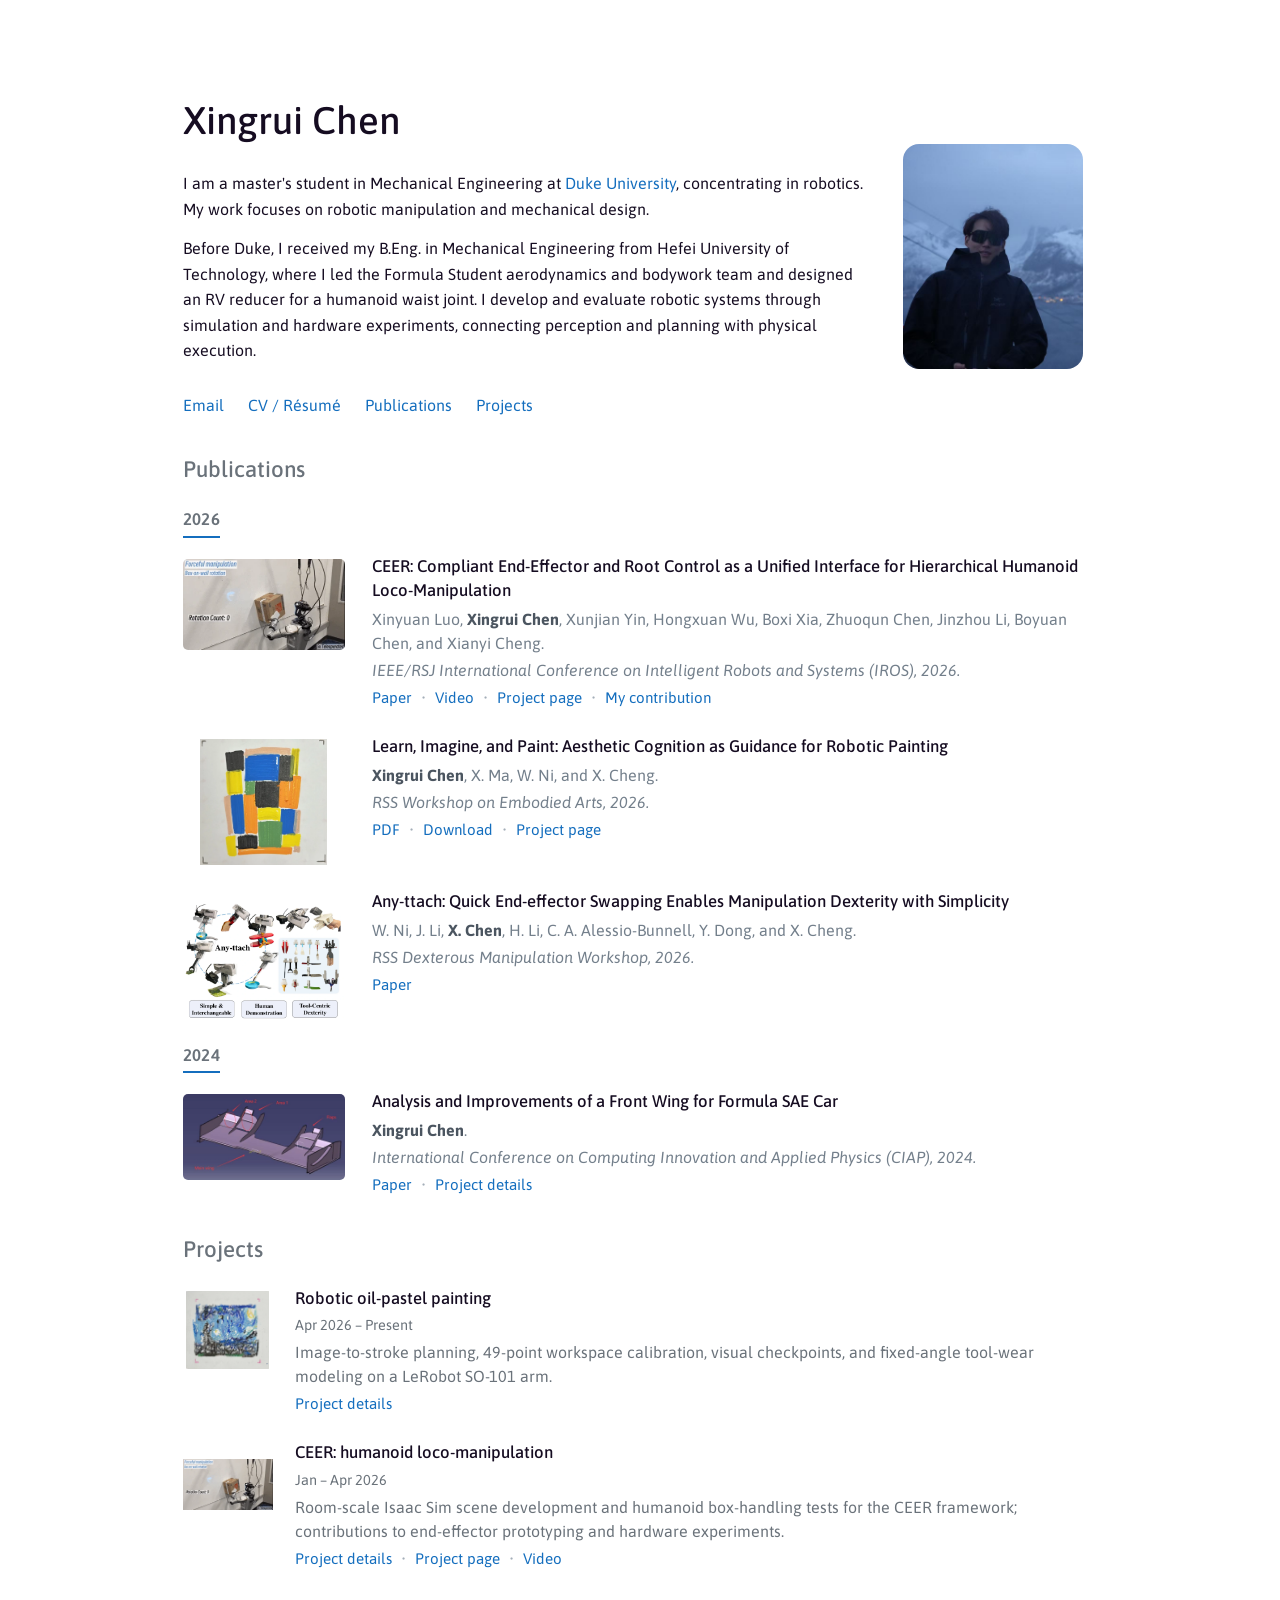
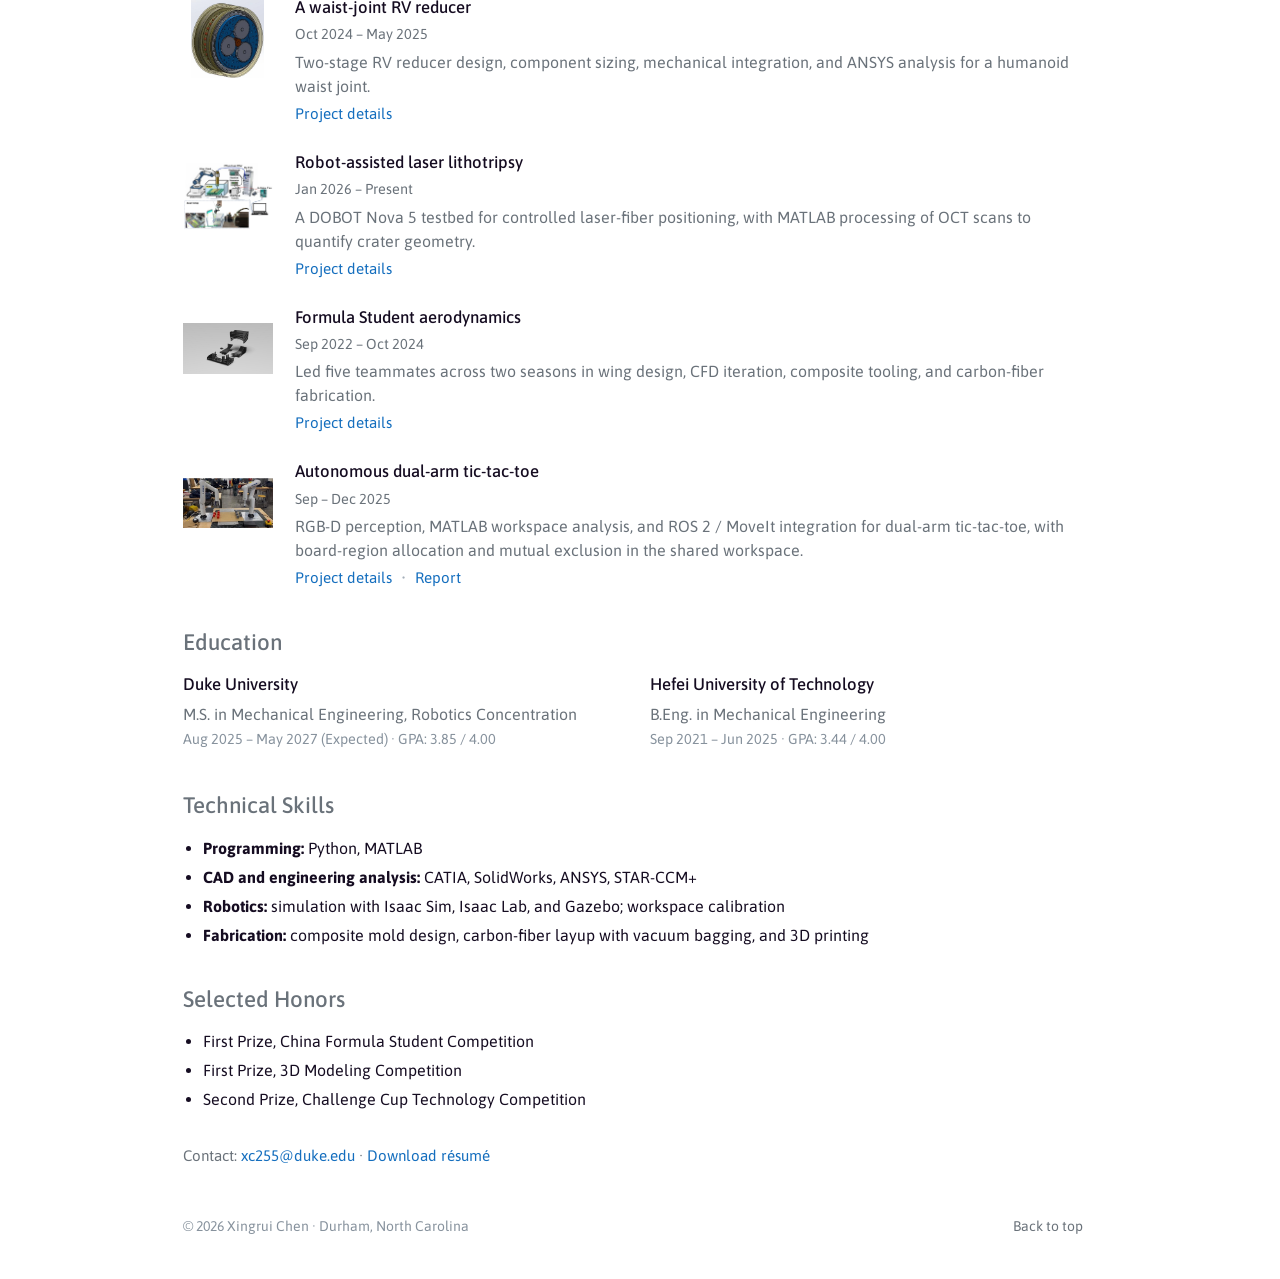
==== index.html @ cbb4e604 "Publish Xingrui Chen portfolio with project pages and assets" ====
<!doctype html><html lang="en"><head><meta charset="utf-8"><meta name="viewport" content="width=device-width,initial-scale=1"><meta name="color-scheme" content="light"><title>Xingrui Chen | Duke University</title><meta name="description" content="Xingrui Chen, mechanical engineering graduate student at Duke University. Research and engineering projects in robotic manipulation and mechanical design."><meta name="theme-color" content="#ffffff"><meta property="og:title" content="Xingrui Chen | Duke University"><meta property="og:description" content="Xingrui Chen, mechanical engineering graduate student at Duke University. Research and engineering projects in robotic manipulation and mechanical design."><meta property="og:type" content="website"><link rel="canonical" href="https://xingruichen794-sketch.github.io/"><link rel="icon" type="image/svg+xml" href="data:image/svg+xml,%3Csvg%20xmlns%3D%22http%3A//www.w3.org/2000/svg%22%20viewBox%3D%220%200%2064%2064%22%3E%3Crect%20width%3D%2264%22%20height%3D%2264%22%20fill%3D%22%23043361%22/%3E%3Ctext%20x%3D%2232%22%20y%3D%2244%22%20text-anchor%3D%22middle%22%20fill%3D%22white%22%20font-size%3D%2238%22%20font-family%3D%22Georgia%2Cserif%22%3EX%3C/text%3E%3C/svg%3E"><link rel="stylesheet" href="/portfolio.css"></head><body><a class="skip" href="#main">Skip to content</a><main class="page" id="main"><header class="intro" id="about"><div class="intro-text"><h1>Xingrui Chen</h1><div class="intro-copy"><p>I am a master's student in Mechanical Engineering at <a href="#education">Duke University</a>, concentrating in robotics. My work focuses on robotic manipulation and mechanical design.</p><p>Before Duke, I received my B.Eng. in Mechanical Engineering from Hefei University of Technology, where I led the Formula Student aerodynamics and bodywork team and designed an RV reducer for a humanoid waist joint. I develop and evaluate robotic systems through simulation and hardware experiments, connecting perception and planning with physical execution.</p></div><nav class="intro-links" aria-label="Contact and page navigation"><a href="mailto:xc255@duke.edu">Email</a><a href="/assets/Xingrui-Chen-Resume.pdf" target="_blank" rel="noopener">CV / Résumé</a><a href="#publications">Publications</a><a href="#work">Projects</a></nav></div><figure class="profile-photo"><img src="/assets/xingrui-chen-portrait.jpg" alt="Xingrui Chen in front of a snowy mountain landscape" width="1440" height="960" fetchpriority="high" decoding="async"></figure></header><section class="home-section" id="publications"><h2>Publications</h2><section class="publication-year" aria-label="Publications from 2026"><div class="year-label">2026</div><ol class="research-list"><li class="research-row "><a class="teaser" href="https://www.youtube.com/watch?v=8dyjPE88mqY"><img src="/assets/ceer-demo-still.webp" width="400" height="225" alt="CEER box-on-wall rotation demo from Xinyuan Luo’s project preview" class="" loading="eager" decoding="async"></a><div class="research-text"><h3><a href="https://robotproject8.github.io/ceer_page/">CEER: Compliant End-Effector and Root Control as a Unified Interface for Hierarchical Humanoid Loco-Manipulation</a></h3><p class="authors">Xinyuan Luo, <strong>Xingrui Chen</strong>, Xunjian Yin, Hongxuan Wu, Boxi Xia, Zhuoqun Chen, Jinzhou Li, Boyuan Chen, and Xianyi Cheng.</p><p class="venue">IEEE/RSJ International Conference on Intelligent Robots and Systems (IROS), 2026.</p><div class="row-links"><a href="https://xingrui-chen-portfolio.xingruichen794.chatgpt.site/assets/CEER.pdf" target="_blank" rel="noopener">Paper</a><a href="https://www.youtube.com/watch?v=8dyjPE88mqY">Video</a><a href="https://robotproject8.github.io/ceer_page/">Project page</a><a href="/projects/ceer/">My contribution</a></div></div></li><li class="research-row "><a class="teaser" href="https://xingrui-chen-portfolio.xingruichen794.chatgpt.site/assets/Learn-Imagine-and-Paint.pdf" target="_blank" rel="noopener"><img src="/assets/painting-early-result.webp" width="627" height="626" alt="Physical robot painting example" class="" loading="eager" decoding="async"></a><div class="research-text"><h3><a href="https://xingrui-chen-portfolio.xingruichen794.chatgpt.site/assets/Learn-Imagine-and-Paint.pdf" target="_blank" rel="noopener">Learn, Imagine, and Paint: Aesthetic Cognition as Guidance for Robotic Painting</a></h3><p class="authors"><strong>Xingrui Chen</strong>, X. Ma, W. Ni, and X. Cheng.</p><p class="venue">RSS Workshop on Embodied Arts, 2026.</p><div class="row-links"><a href="https://xingrui-chen-portfolio.xingruichen794.chatgpt.site/assets/Learn-Imagine-and-Paint.pdf" target="_blank" rel="noopener">PDF</a><a href="https://xingrui-chen-portfolio.xingruichen794.chatgpt.site/assets/Learn-Imagine-and-Paint.pdf" target="_blank" rel="noopener" download>Download</a><a href="/projects/robotic-painting/">Project page</a></div></div></li><li class="research-row "><a class="teaser" href="https://xingrui-chen-portfolio.xingruichen794.chatgpt.site/assets/Any-ttach-Workshop-Manuscript.pdf" target="_blank" rel="noopener"><img src="/assets/any-ttach-overview.webp" width="1008" height="776" alt="Any-ttach interchangeable tools, human demonstrations, and tool-centric dexterity" class="" loading="eager" decoding="async"></a><div class="research-text"><h3><a href="https://xingrui-chen-portfolio.xingruichen794.chatgpt.site/assets/Any-ttach-Workshop-Manuscript.pdf" target="_blank" rel="noopener">Any-ttach: Quick End-effector Swapping Enables Manipulation Dexterity with Simplicity</a></h3><p class="authors">W. Ni, J. Li, <strong>X. Chen</strong>, H. Li, C. A. Alessio-Bunnell, Y. Dong, and X. Cheng.</p><p class="venue">RSS Dexterous Manipulation Workshop, 2026.</p><div class="row-links"><a href="https://xingrui-chen-portfolio.xingruichen794.chatgpt.site/assets/Any-ttach-Workshop-Manuscript.pdf" target="_blank" rel="noopener">Paper</a></div></div></li></ol></section><section class="publication-year" aria-label="Publications from 2024"><div class="year-label">2024</div><ol class="research-list"><li class="research-row "><a class="teaser" href="https://xingrui-chen-portfolio.xingruichen794.chatgpt.site/assets/Formula-SAE-Front-Wing-Paper.pdf" target="_blank" rel="noopener"><img src="/assets/front-wing-cad.webp" width="741" height="392" alt="Front-wing CAD geometry from Xingrui Chen’s Formula SAE paper" class="" loading="eager" decoding="async"></a><div class="research-text"><h3><a href="https://xingrui-chen-portfolio.xingruichen794.chatgpt.site/assets/Formula-SAE-Front-Wing-Paper.pdf" target="_blank" rel="noopener">Analysis and Improvements of a Front Wing for Formula SAE Car</a></h3><p class="authors"><strong>Xingrui Chen</strong>.</p><p class="venue">International Conference on Computing Innovation and Applied Physics (CIAP), 2024.</p><div class="row-links"><a href="https://xingrui-chen-portfolio.xingruichen794.chatgpt.site/assets/Formula-SAE-Front-Wing-Paper.pdf" target="_blank" rel="noopener">Paper</a><a href="/projects/formula-student/">Project details</a></div></div></li></ol></section></section><section class="home-section" id="work"><h2>Projects</h2><ol class="research-list project-list"><li class="research-row "><a class="teaser" href="/projects/robotic-painting/"><img src="/assets/drawing-result.webp" width="1350" height="1278" alt="Physical robot-made oil-pastel painting" class="" loading="lazy" decoding="async"></a><div class="research-text"><h3><a href="/projects/robotic-painting/">Robotic oil-pastel painting</a></h3><p class="project-date">Apr 2026 – Present</p><p>Image-to-stroke planning, 49-point workspace calibration, visual checkpoints, and fixed-angle tool-wear modeling on a LeRobot SO-101 arm.</p><div class="row-links"><a href="/projects/robotic-painting/">Project details</a></div></div></li><li class="research-row "><a class="teaser" href="/projects/ceer/"><img src="/assets/ceer-demo-still.webp" width="400" height="225" alt="CEER humanoid manipulation demonstration" class="" loading="lazy" decoding="async"></a><div class="research-text"><h3><a href="/projects/ceer/">CEER: humanoid loco-manipulation</a></h3><p class="project-date">Jan – Apr 2026</p><p>Room-scale Isaac Sim scene development and humanoid box-handling tests for the CEER framework; contributions to end-effector prototyping and hardware experiments.</p><div class="row-links"><a href="/projects/ceer/">Project details</a><a href="https://robotproject8.github.io/ceer_page/">Project page</a><a href="https://www.youtube.com/watch?v=8dyjPE88mqY">Video</a></div></div></li><li class="research-row "><a class="teaser" href="/projects/rv-reducer/"><img src="/assets/rv-assembly.webp" width="454" height="489" alt="RV reducer CAD assembly" class="" loading="lazy" decoding="async"></a><div class="research-text"><h3><a href="/projects/rv-reducer/">A waist-joint RV reducer</a></h3><p class="project-date">Oct 2024 – May 2025</p><p>Two-stage RV reducer design, component sizing, mechanical integration, and ANSYS analysis for a humanoid waist joint.</p><div class="row-links"><a href="/projects/rv-reducer/">Project details</a></div></div></li><li class="research-row "><a class="teaser" href="/projects/robotic-lithotripsy/"><img src="/assets/laser-setup.webp" width="744" height="597" alt="Robot-assisted lithotripsy experimental setup" class="" loading="lazy" decoding="async"></a><div class="research-text"><h3><a href="/projects/robotic-lithotripsy/">Robot-assisted laser lithotripsy</a></h3><p class="project-date">Jan 2026 – Present</p><p>A DOBOT Nova 5 testbed for controlled laser-fiber positioning, with MATLAB processing of OCT scans to quantify crater geometry.</p><div class="row-links"><a href="/projects/robotic-lithotripsy/">Project details</a></div></div></li><li class="research-row "><a class="teaser" href="/projects/formula-student/"><img src="/assets/formula-aero-render.png" width="1280" height="720" alt="Rendering of Formula Student wings and aerodynamic bodywork" class="" loading="lazy" decoding="async"></a><div class="research-text"><h3><a href="/projects/formula-student/">Formula Student aerodynamics</a></h3><p class="project-date">Sep 2022 – Oct 2024</p><p>Led five teammates across two seasons in wing design, CFD iteration, composite tooling, and carbon-fiber fabrication.</p><div class="row-links"><a href="/projects/formula-student/">Project details</a></div></div></li><li class="research-row "><a class="teaser" href="/projects/dual-arm/"><img src="/assets/dual-arm-hardware.webp" width="602" height="333" alt="Physical Kinova Gen3 Lite dual-arm tic-tac-toe setup" class="" loading="lazy" decoding="async"></a><div class="research-text"><h3><a href="/projects/dual-arm/">Autonomous dual-arm tic-tac-toe</a></h3><p class="project-date">Sep – Dec 2025</p><p>RGB-D perception, MATLAB workspace analysis, and ROS 2 / MoveIt integration for dual-arm tic-tac-toe, with board-region allocation and mutual exclusion in the shared workspace.</p><div class="row-links"><a href="/projects/dual-arm/">Project details</a><a href="/assets/Dual-Arm-Tic-Tac-Toe-Report.pdf">Report</a></div></div></li></ol></section><section class="home-section" id="education"><h2>Education</h2><div class="education-grid"><article class="education-entry"><h3>Duke University</h3><p>M.S. in Mechanical Engineering, Robotics Concentration</p><p class="education-date">Aug 2025 – May 2027 (Expected) · GPA: 3.85 / 4.00</p></article><article class="education-entry"><h3>Hefei University of Technology</h3><p>B.Eng. in Mechanical Engineering</p><p class="education-date">Sep 2021 – Jun 2025 · GPA: 3.44 / 4.00</p></article></div></section><section class="home-section"><h2>Technical Skills</h2><ul class="interests"><li><strong>Programming:</strong> Python, MATLAB</li><li><strong>CAD and engineering analysis:</strong> CATIA, SolidWorks, ANSYS, STAR-CCM+</li><li><strong>Robotics:</strong> simulation with Isaac Sim, Isaac Lab, and Gazebo; workspace calibration</li><li><strong>Fabrication:</strong> composite mold design, carbon-fiber layup with vacuum bagging, and 3D printing</li></ul></section><section class="home-section"><h2>Selected Honors</h2><ul class="honors"><li>First Prize, China Formula Student Competition</li><li>First Prize, 3D Modeling Competition</li><li>Second Prize, Challenge Cup Technology Competition</li></ul></section><p class="contact-note" id="contact">Contact: <a href="mailto:xc255@duke.edu">xc255@duke.edu</a> · <a href="/assets/Xingrui-Chen-Resume.pdf" download>Download résumé</a></p><footer class="page-footer"><span>© 2026 Xingrui Chen · Durham, North Carolina</span><a href="#main">Back to top</a></footer></main></body></html>
---- portfolio.css ----
@font-face{font-family:Asap;src:url('/assets/asap-normal-400.ttf');font-weight:400;font-display:swap}
@font-face{font-family:Asap;src:url('/assets/asap-normal-500.ttf');font-weight:500;font-display:swap}
@font-face{font-family:Asap;src:url('/assets/asap-normal-600.ttf');font-weight:600;font-display:swap}
@font-face{font-family:Asap;src:url('/assets/asap-normal-700.ttf');font-weight:700;font-display:swap}
@font-face{font-family:Asap;src:url('/assets/asap-italic-400.ttf');font-weight:400 700;font-style:italic;font-display:swap}
:root{--ink:#150c21;--muted:#6a727a;--light:#87929d;--link:#146ebe;--line:#eef0f2}*{box-sizing:border-box}html{scroll-behavior:smooth;scroll-padding-top:30px;scrollbar-gutter:stable}body{margin:0;background:#fff;color:var(--ink);font:16px/1.5 Asap,Arial,sans-serif;-webkit-font-smoothing:antialiased;text-size-adjust:100%}a{color:var(--link);text-decoration:none}a:hover{text-decoration:underline;text-underline-offset:3px}p{margin:0 0 14px}h1,h2,h3{margin:0;font-weight:500}h1{font-size:2.4rem;line-height:1.3}h2{font-size:1.4rem;line-height:1.4;color:var(--muted)}h3{font-size:1.05rem;line-height:1.45;font-weight:500}strong,b{font-weight:700}img{display:block;max-width:100%;height:auto}figure{margin:0}ul{padding-left:22px;margin:8px 0 16px}li{margin:5px 0}:focus-visible{outline:2px solid var(--link);outline-offset:4px}::selection{background:#dcebf7}.skip{position:absolute;left:16px;top:-70px;padding:10px;background:white;z-index:20}.skip:focus{top:10px}.page{max-width:900px;width:calc(100% - 40px);margin:0 auto;padding:96px 0 42px}.intro{margin-bottom:32px}.intro h1{margin-bottom:25px}.intro-copy{max-width:850px}.intro-copy p{font-size:1rem;line-height:1.6}.intro-links{display:flex;align-items:center;flex-wrap:wrap;gap:12px 24px;margin:29px 0 0;font-size:1rem}.home-section{margin-top:37px;scroll-margin-top:30px}.home-section h2{margin-bottom:14px}.interests{padding-left:20px;margin:0}.interests li{margin:5px 0}.publication-year{margin-top:22px}.year-label{display:inline-block;color:var(--muted);font-size:1.05rem;font-weight:600;letter-spacing:.02em;border-bottom:2px solid var(--link);padding:0 0 3px;margin-bottom:16px}.research-list{list-style:none;padding:0;margin:0}.research-row{display:grid;grid-template-columns:18% minmax(0,1fr);gap:3%;margin:0 0 24px;align-items:start}.research-row.no-image{display:block;padding-left:21%}.teaser{display:block;margin-top:5px}.teaser img{width:100%;height:auto;max-height:126px;object-fit:contain;border-radius:5px}.research-text h3{margin:0 0 5px;font-size:1.05rem;line-height:1.45;font-weight:500}.research-text h3 a{color:var(--ink)}.research-text h3 a:hover{color:var(--link)}.research-text p{font-size:1rem;line-height:1.5;margin:0 0 3px;color:var(--muted)}.research-text .authors{color:#737f8b}.research-text .authors strong{color:#4b5560}.research-text .venue{font-style:italic;color:#737f8b}.research-text .project-date{font-size:.9rem;color:var(--light);margin-bottom:4px}.row-links{display:flex;flex-wrap:wrap;gap:0;font-size:.95rem;margin-top:5px;color:var(--light)}.row-links a+a:before{content:'•';color:#a4aeb8;display:inline-block;margin:0 9px}.project-list{margin-top:20px}.project-list .research-row{grid-template-columns:90px minmax(0,1fr);gap:22px;margin-bottom:24px}.project-list .teaser img{width:90px;height:78px;object-fit:contain}.project-list .research-row.no-image{padding-left:112px}.project-list .research-text p{color:var(--muted)}.education-grid{display:grid;grid-template-columns:1fr 1fr;gap:34px}.education-entry h3{font-size:1.05rem;margin-bottom:5px}.education-entry p{margin:0 0 3px;font-size:1rem;color:var(--muted)}.education-entry .education-date{font-size:.9rem;color:var(--light)}.honors{padding-left:20px}.contact-note{margin-top:34px;font-size:.95rem;color:var(--muted)}.page-footer{display:flex;justify-content:space-between;gap:20px;flex-wrap:wrap;margin-top:48px;font-size:.875rem;color:var(--light)}.page-footer a{color:var(--muted)}
.detail-page{max-width:760px;padding-top:50px}.case-back{display:inline-block;margin-bottom:27px;font-size:.9rem;color:var(--muted)}.eyebrow{font-size:.9rem;color:var(--light);margin-bottom:10px}.case-header h1{font-size:2.15rem;line-height:1.2;font-weight:600;margin:0 0 20px}.case-summary{font-size:1rem;line-height:1.6;color:#2a2230;margin-bottom:23px}.case-facts{border-top:1px solid var(--line);border-bottom:1px solid var(--line);padding:13px 0;margin:0 0 28px;font-size:.9rem}.case-facts div{display:grid;grid-template-columns:85px minmax(0,1fr);gap:14px;margin:6px 0}.case-facts dt{color:var(--muted)}.case-facts dd{margin:0;color:#4c5965}.case-banner{margin:5px 0 12px}.case-banner img{width:100%;max-height:375px;object-fit:contain}.case-banner.paint-banner{display:grid;grid-template-columns:1fr 1fr;gap:24px}.case-banner.paint-banner img{height:300px;min-width:0;object-fit:contain}.case-caption,.case-body figcaption{color:#778491;font-size:.875rem;line-height:1.5;margin-top:12px}.case-main{margin-top:26px}.case-toc{display:flex;flex-wrap:wrap;gap:9px 19px;padding-bottom:16px;margin-bottom:30px;border-bottom:1px solid var(--line);font-size:.875rem}.case-toc .eyebrow{display:none}.case-toc a{color:var(--muted)}.case-body section{margin-bottom:34px;scroll-margin-top:30px}.case-body h2{font-size:1.4rem;margin-bottom:15px}.case-body h3{margin:22px 0 12px;font-size:1.1rem}.case-body p{line-height:1.6;color:#2a2230}.case-body li{line-height:1.6;margin:10px 0;color:#2a2230}.case-body figure{margin:24px 0}.case-body figure img{width:100%;max-height:430px;object-fit:contain;border-radius:5px}.case-metrics{display:flex;justify-content:space-between;gap:25px;border-top:1px solid var(--line);border-bottom:1px solid var(--line);padding:17px 0;margin:21px 0}.case-metrics>div{min-width:0;flex:1}.case-metrics strong{display:block;font-size:1.25rem;font-weight:500}.case-metrics span{display:block;font-size:.875rem;color:var(--muted);margin-top:5px}.note{border-left:2px solid #cfdae5;padding-left:17px;font-size:.9rem;margin:20px 0}.note p{color:var(--muted);margin:0}.table-wrap{overflow-x:auto;margin:24px 0}table{width:100%;border-collapse:collapse;font-size:.9rem}caption{color:var(--muted);text-align:left;margin-bottom:10px}th,td{padding:10px;text-align:left;border-bottom:1px solid var(--line)}th{font-weight:500;color:#4d5965}td{color:var(--muted)}.case-resources{display:flex;flex-wrap:wrap;gap:12px 20px}.button{font-size:.95rem}.case-next{display:flex;justify-content:space-between;align-items:center;gap:20px;border-top:1px solid var(--line);padding-top:20px;margin-top:35px}.case-next h3{font-size:1rem}.case-next .eyebrow{font-size:.875rem;margin-bottom:7px}.case-next>a{font-size:.9rem}.muted{color:var(--muted)}
@media(max-width:768px){.page{width:calc(100% - 36px);padding-top:44px}.intro h1{font-size:2rem;margin-bottom:22px}.intro-copy{max-width:none}.intro-links{gap:10px 20px;margin-top:23px}.home-section{margin-top:32px}.home-section h2{font-size:1.25rem}.research-row{display:block}.research-row .teaser{display:none}.research-row.no-image{padding-left:0}.research-text h3{font-size:1.05rem}.project-list .research-row{display:grid;grid-template-columns:70px minmax(0,1fr);gap:17px}.project-list .research-row.no-image{display:block;padding-left:87px}.project-list .teaser{display:block}.project-list .teaser img{width:70px;height:68px}.education-grid{grid-template-columns:1fr;gap:23px}.detail-page{padding-top:27px}.case-header h1{font-size:1.8rem}.case-toc{gap:9px 16px}.case-banner.paint-banner{gap:14px}.case-banner.paint-banner img{height:240px}.page-footer{margin-top:35px}}
@media(max-width:420px){.page{width:calc(100% - 32px)}.project-list .research-row.no-image{padding-left:0}.project-list .research-row{grid-template-columns:58px minmax(0,1fr);gap:13px}.project-list .teaser img{width:58px;height:60px}.case-facts div{grid-template-columns:70px minmax(0,1fr);gap:9px}.case-banner.paint-banner img{height:190px}.case-metrics{flex-direction:column;gap:13px}.case-metrics>div{display:grid;grid-template-columns:100px 1fr;gap:15px;align-items:center}.case-metrics span{margin:0}.case-next{flex-direction:column;align-items:flex-start;gap:15px}.intro-links{font-size:.95rem}.case-header h1{font-size:1.7rem}}
@media(prefers-reduced-motion:reduce){html{scroll-behavior:auto}}

/* Keep the original photograph; crop only its responsive display frame. */
.intro{display:grid;grid-template-columns:minmax(0,1fr) 180px;gap:40px;align-items:center}
.intro-text{min-width:0}
.profile-photo{width:100%;aspect-ratio:4/5;overflow:hidden;border-radius:16px}
.profile-photo img{width:100%;height:100%;object-fit:cover;object-position:20% 50%}
@media(max-width:768px) and (min-width:641px){.intro{grid-template-columns:minmax(0,1fr) 160px;gap:28px}}
@media(max-width:640px){.intro{grid-template-columns:minmax(0,1fr);gap:25px}.profile-photo{grid-row:1;width:150px;justify-self:center}.intro h1{text-align:center}.intro-links{justify-content:center}}

.case-banner.aero-banner{display:grid;grid-template-columns:1fr 1fr;gap:24px;align-items:center}.case-banner.aero-banner img{height:auto;max-height:none;border-radius:5px}
@media(max-width:640px){.case-banner.aero-banner{grid-template-columns:1fr;gap:16px}}
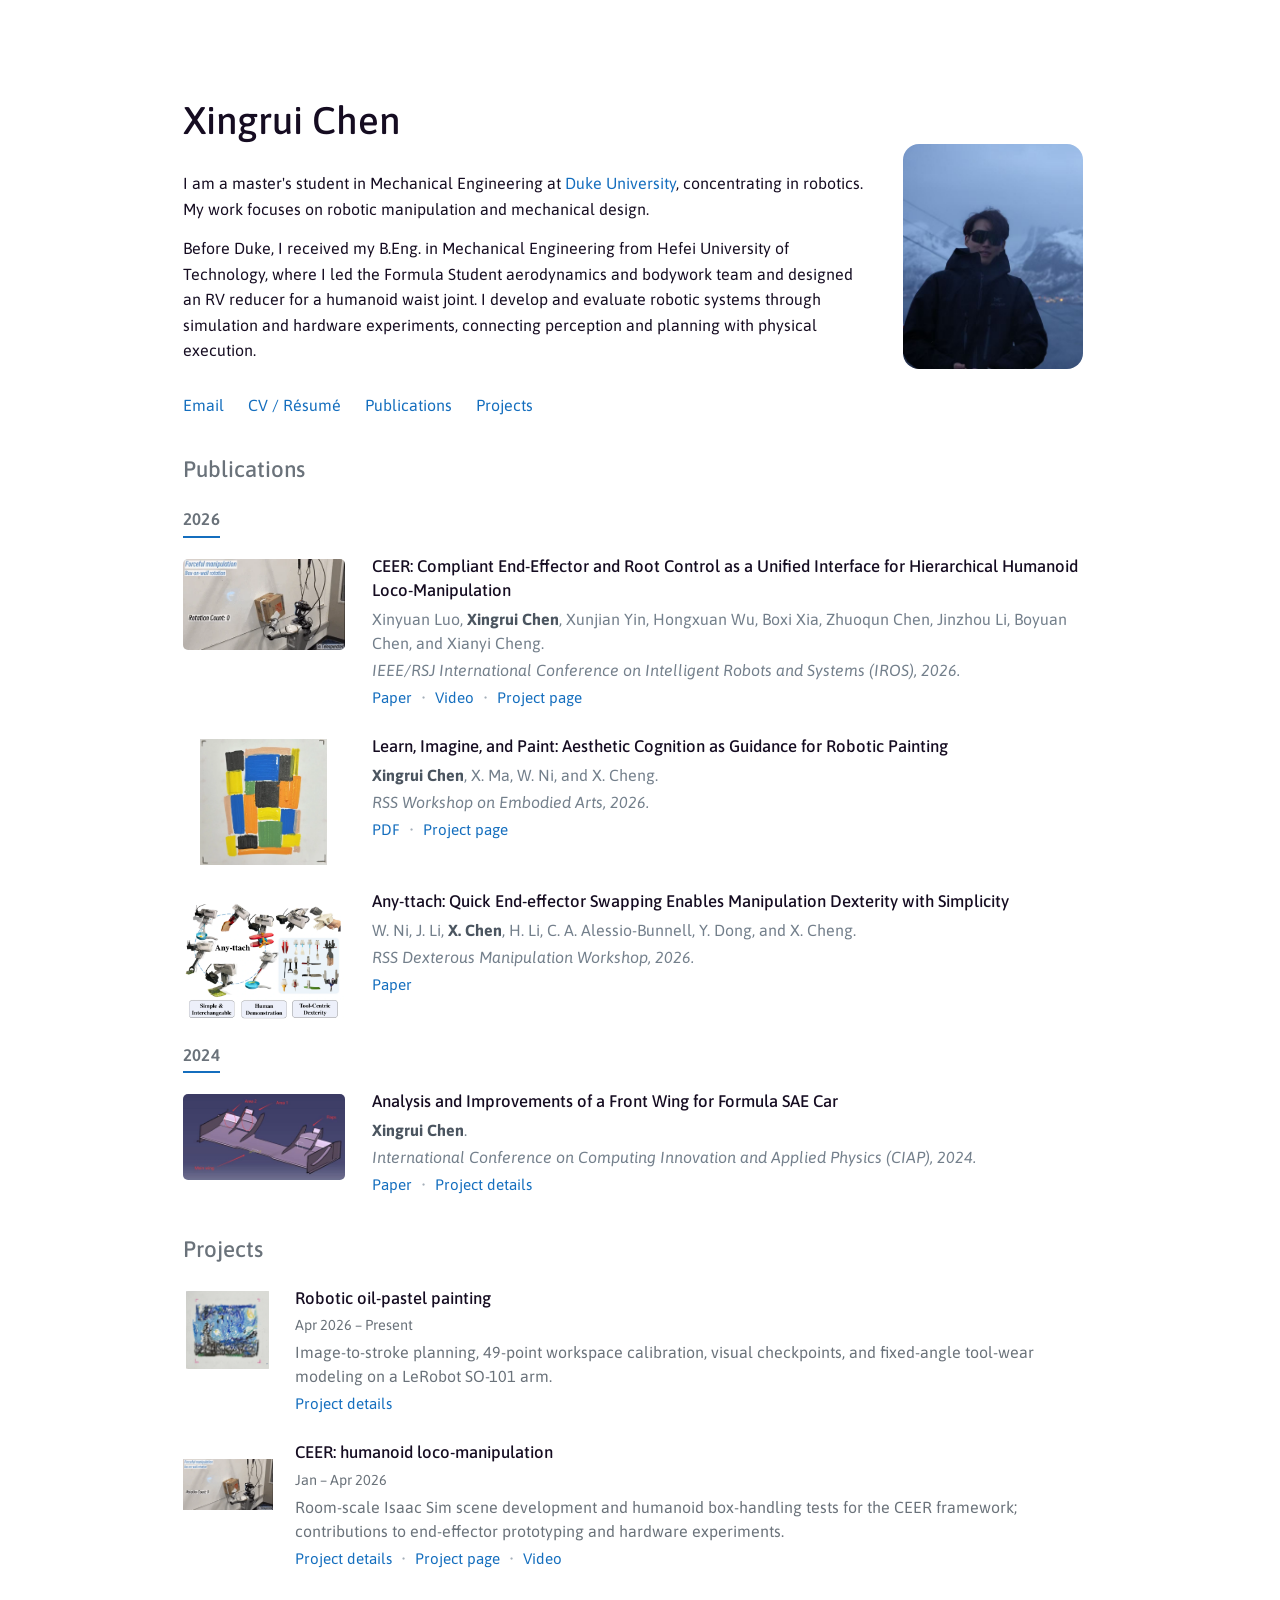
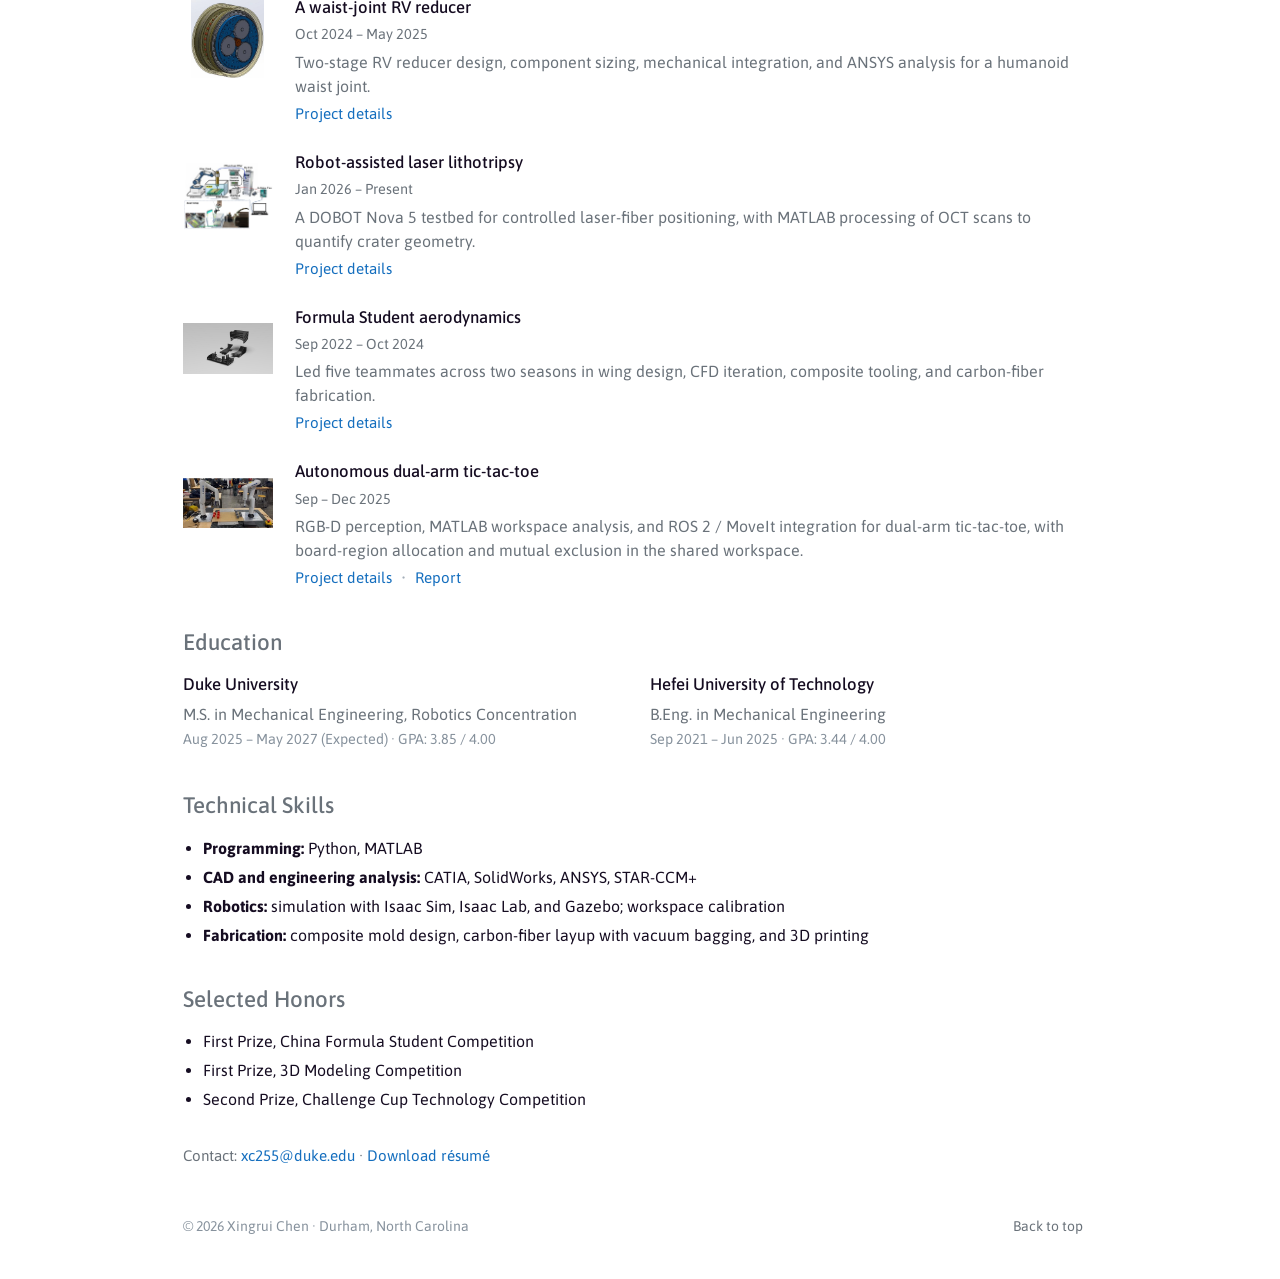
==== commit 8450d5c2: "Remove two publication links" ====
--- a/index.html
+++ b/index.html
@@ -1 +1 @@
-<!doctype html><html lang="en"><head><meta charset="utf-8"><meta name="viewport" content="width=device-width,initial-scale=1"><meta name="color-scheme" content="light"><title>Xingrui Chen | Duke University</title><meta name="description" content="Xingrui Chen, mechanical engineering graduate student at Duke University. Research and engineering projects in robotic manipulation and mechanical design."><meta name="theme-color" content="#ffffff"><meta property="og:title" content="Xingrui Chen | Duke University"><meta property="og:description" content="Xingrui Chen, mechanical engineering graduate student at Duke University. Research and engineering projects in robotic manipulation and mechanical design."><meta property="og:type" content="website"><link rel="canonical" href="https://xingruichen794-sketch.github.io/"><link rel="icon" type="image/svg+xml" href="data:image/svg+xml,%3Csvg%20xmlns%3D%22http%3A//www.w3.org/2000/svg%22%20viewBox%3D%220%200%2064%2064%22%3E%3Crect%20width%3D%2264%22%20height%3D%2264%22%20fill%3D%22%23043361%22/%3E%3Ctext%20x%3D%2232%22%20y%3D%2244%22%20text-anchor%3D%22middle%22%20fill%3D%22white%22%20font-size%3D%2238%22%20font-family%3D%22Georgia%2Cserif%22%3EX%3C/text%3E%3C/svg%3E"><link rel="stylesheet" href="/portfolio.css"></head><body><a class="skip" href="#main">Skip to content</a><main class="page" id="main"><header class="intro" id="about"><div class="intro-text"><h1>Xingrui Chen</h1><div class="intro-copy"><p>I am a master's student in Mechanical Engineering at <a href="#education">Duke University</a>, concentrating in robotics. My work focuses on robotic manipulation and mechanical design.</p><p>Before Duke, I received my B.Eng. in Mechanical Engineering from Hefei University of Technology, where I led the Formula Student aerodynamics and bodywork team and designed an RV reducer for a humanoid waist joint. I develop and evaluate robotic systems through simulation and hardware experiments, connecting perception and planning with physical execution.</p></div><nav class="intro-links" aria-label="Contact and page navigation"><a href="mailto:xc255@duke.edu">Email</a><a href="/assets/Xingrui-Chen-Resume.pdf" target="_blank" rel="noopener">CV / Résumé</a><a href="#publications">Publications</a><a href="#work">Projects</a></nav></div><figure class="profile-photo"><img src="/assets/xingrui-chen-portrait.jpg" alt="Xingrui Chen in front of a snowy mountain landscape" width="1440" height="960" fetchpriority="high" decoding="async"></figure></header><section class="home-section" id="publications"><h2>Publications</h2><section class="publication-year" aria-label="Publications from 2026"><div class="year-label">2026</div><ol class="research-list"><li class="research-row "><a class="teaser" href="https://www.youtube.com/watch?v=8dyjPE88mqY"><img src="/assets/ceer-demo-still.webp" width="400" height="225" alt="CEER box-on-wall rotation demo from Xinyuan Luo’s project preview" class="" loading="eager" decoding="async"></a><div class="research-text"><h3><a href="https://robotproject8.github.io/ceer_page/">CEER: Compliant End-Effector and Root Control as a Unified Interface for Hierarchical Humanoid Loco-Manipulation</a></h3><p class="authors">Xinyuan Luo, <strong>Xingrui Chen</strong>, Xunjian Yin, Hongxuan Wu, Boxi Xia, Zhuoqun Chen, Jinzhou Li, Boyuan Chen, and Xianyi Cheng.</p><p class="venue">IEEE/RSJ International Conference on Intelligent Robots and Systems (IROS), 2026.</p><div class="row-links"><a href="https://xingrui-chen-portfolio.xingruichen794.chatgpt.site/assets/CEER.pdf" target="_blank" rel="noopener">Paper</a><a href="https://www.youtube.com/watch?v=8dyjPE88mqY">Video</a><a href="https://robotproject8.github.io/ceer_page/">Project page</a><a href="/projects/ceer/">My contribution</a></div></div></li><li class="research-row "><a class="teaser" href="https://xingrui-chen-portfolio.xingruichen794.chatgpt.site/assets/Learn-Imagine-and-Paint.pdf" target="_blank" rel="noopener"><img src="/assets/painting-early-result.webp" width="627" height="626" alt="Physical robot painting example" class="" loading="eager" decoding="async"></a><div class="research-text"><h3><a href="https://xingrui-chen-portfolio.xingruichen794.chatgpt.site/assets/Learn-Imagine-and-Paint.pdf" target="_blank" rel="noopener">Learn, Imagine, and Paint: Aesthetic Cognition as Guidance for Robotic Painting</a></h3><p class="authors"><strong>Xingrui Chen</strong>, X. Ma, W. Ni, and X. Cheng.</p><p class="venue">RSS Workshop on Embodied Arts, 2026.</p><div class="row-links"><a href="https://xingrui-chen-portfolio.xingruichen794.chatgpt.site/assets/Learn-Imagine-and-Paint.pdf" target="_blank" rel="noopener">PDF</a><a href="https://xingrui-chen-portfolio.xingruichen794.chatgpt.site/assets/Learn-Imagine-and-Paint.pdf" target="_blank" rel="noopener" download>Download</a><a href="/projects/robotic-painting/">Project page</a></div></div></li><li class="research-row "><a class="teaser" href="https://xingrui-chen-portfolio.xingruichen794.chatgpt.site/assets/Any-ttach-Workshop-Manuscript.pdf" target="_blank" rel="noopener"><img src="/assets/any-ttach-overview.webp" width="1008" height="776" alt="Any-ttach interchangeable tools, human demonstrations, and tool-centric dexterity" class="" loading="eager" decoding="async"></a><div class="research-text"><h3><a href="https://xingrui-chen-portfolio.xingruichen794.chatgpt.site/assets/Any-ttach-Workshop-Manuscript.pdf" target="_blank" rel="noopener">Any-ttach: Quick End-effector Swapping Enables Manipulation Dexterity with Simplicity</a></h3><p class="authors">W. Ni, J. Li, <strong>X. Chen</strong>, H. Li, C. A. Alessio-Bunnell, Y. Dong, and X. Cheng.</p><p class="venue">RSS Dexterous Manipulation Workshop, 2026.</p><div class="row-links"><a href="https://xingrui-chen-portfolio.xingruichen794.chatgpt.site/assets/Any-ttach-Workshop-Manuscript.pdf" target="_blank" rel="noopener">Paper</a></div></div></li></ol></section><section class="publication-year" aria-label="Publications from 2024"><div class="year-label">2024</div><ol class="research-list"><li class="research-row "><a class="teaser" href="https://xingrui-chen-portfolio.xingruichen794.chatgpt.site/assets/Formula-SAE-Front-Wing-Paper.pdf" target="_blank" rel="noopener"><img src="/assets/front-wing-cad.webp" width="741" height="392" alt="Front-wing CAD geometry from Xingrui Chen’s Formula SAE paper" class="" loading="eager" decoding="async"></a><div class="research-text"><h3><a href="https://xingrui-chen-portfolio.xingruichen794.chatgpt.site/assets/Formula-SAE-Front-Wing-Paper.pdf" target="_blank" rel="noopener">Analysis and Improvements of a Front Wing for Formula SAE Car</a></h3><p class="authors"><strong>Xingrui Chen</strong>.</p><p class="venue">International Conference on Computing Innovation and Applied Physics (CIAP), 2024.</p><div class="row-links"><a href="https://xingrui-chen-portfolio.xingruichen794.chatgpt.site/assets/Formula-SAE-Front-Wing-Paper.pdf" target="_blank" rel="noopener">Paper</a><a href="/projects/formula-student/">Project details</a></div></div></li></ol></section></section><section class="home-section" id="work"><h2>Projects</h2><ol class="research-list project-list"><li class="research-row "><a class="teaser" href="/projects/robotic-painting/"><img src="/assets/drawing-result.webp" width="1350" height="1278" alt="Physical robot-made oil-pastel painting" class="" loading="lazy" decoding="async"></a><div class="research-text"><h3><a href="/projects/robotic-painting/">Robotic oil-pastel painting</a></h3><p class="project-date">Apr 2026 – Present</p><p>Image-to-stroke planning, 49-point workspace calibration, visual checkpoints, and fixed-angle tool-wear modeling on a LeRobot SO-101 arm.</p><div class="row-links"><a href="/projects/robotic-painting/">Project details</a></div></div></li><li class="research-row "><a class="teaser" href="/projects/ceer/"><img src="/assets/ceer-demo-still.webp" width="400" height="225" alt="CEER humanoid manipulation demonstration" class="" loading="lazy" decoding="async"></a><div class="research-text"><h3><a href="/projects/ceer/">CEER: humanoid loco-manipulation</a></h3><p class="project-date">Jan – Apr 2026</p><p>Room-scale Isaac Sim scene development and humanoid box-handling tests for the CEER framework; contributions to end-effector prototyping and hardware experiments.</p><div class="row-links"><a href="/projects/ceer/">Project details</a><a href="https://robotproject8.github.io/ceer_page/">Project page</a><a href="https://www.youtube.com/watch?v=8dyjPE88mqY">Video</a></div></div></li><li class="research-row "><a class="teaser" href="/projects/rv-reducer/"><img src="/assets/rv-assembly.webp" width="454" height="489" alt="RV reducer CAD assembly" class="" loading="lazy" decoding="async"></a><div class="research-text"><h3><a href="/projects/rv-reducer/">A waist-joint RV reducer</a></h3><p class="project-date">Oct 2024 – May 2025</p><p>Two-stage RV reducer design, component sizing, mechanical integration, and ANSYS analysis for a humanoid waist joint.</p><div class="row-links"><a href="/projects/rv-reducer/">Project details</a></div></div></li><li class="research-row "><a class="teaser" href="/projects/robotic-lithotripsy/"><img src="/assets/laser-setup.webp" width="744" height="597" alt="Robot-assisted lithotripsy experimental setup" class="" loading="lazy" decoding="async"></a><div class="research-text"><h3><a href="/projects/robotic-lithotripsy/">Robot-assisted laser lithotripsy</a></h3><p class="project-date">Jan 2026 – Present</p><p>A DOBOT Nova 5 testbed for controlled laser-fiber positioning, with MATLAB processing of OCT scans to quantify crater geometry.</p><div class="row-links"><a href="/projects/robotic-lithotripsy/">Project details</a></div></div></li><li class="research-row "><a class="teaser" href="/projects/formula-student/"><img src="/assets/formula-aero-render.png" width="1280" height="720" alt="Rendering of Formula Student wings and aerodynamic bodywork" class="" loading="lazy" decoding="async"></a><div class="research-text"><h3><a href="/projects/formula-student/">Formula Student aerodynamics</a></h3><p class="project-date">Sep 2022 – Oct 2024</p><p>Led five teammates across two seasons in wing design, CFD iteration, composite tooling, and carbon-fiber fabrication.</p><div class="row-links"><a href="/projects/formula-student/">Project details</a></div></div></li><li class="research-row "><a class="teaser" href="/projects/dual-arm/"><img src="/assets/dual-arm-hardware.webp" width="602" height="333" alt="Physical Kinova Gen3 Lite dual-arm tic-tac-toe setup" class="" loading="lazy" decoding="async"></a><div class="research-text"><h3><a href="/projects/dual-arm/">Autonomous dual-arm tic-tac-toe</a></h3><p class="project-date">Sep – Dec 2025</p><p>RGB-D perception, MATLAB workspace analysis, and ROS 2 / MoveIt integration for dual-arm tic-tac-toe, with board-region allocation and mutual exclusion in the shared workspace.</p><div class="row-links"><a href="/projects/dual-arm/">Project details</a><a href="/assets/Dual-Arm-Tic-Tac-Toe-Report.pdf">Report</a></div></div></li></ol></section><section class="home-section" id="education"><h2>Education</h2><div class="education-grid"><article class="education-entry"><h3>Duke University</h3><p>M.S. in Mechanical Engineering, Robotics Concentration</p><p class="education-date">Aug 2025 – May 2027 (Expected) · GPA: 3.85 / 4.00</p></article><article class="education-entry"><h3>Hefei University of Technology</h3><p>B.Eng. in Mechanical Engineering</p><p class="education-date">Sep 2021 – Jun 2025 · GPA: 3.44 / 4.00</p></article></div></section><section class="home-section"><h2>Technical Skills</h2><ul class="interests"><li><strong>Programming:</strong> Python, MATLAB</li><li><strong>CAD and engineering analysis:</strong> CATIA, SolidWorks, ANSYS, STAR-CCM+</li><li><strong>Robotics:</strong> simulation with Isaac Sim, Isaac Lab, and Gazebo; workspace calibration</li><li><strong>Fabrication:</strong> composite mold design, carbon-fiber layup with vacuum bagging, and 3D printing</li></ul></section><section class="home-section"><h2>Selected Honors</h2><ul class="honors"><li>First Prize, China Formula Student Competition</li><li>First Prize, 3D Modeling Competition</li><li>Second Prize, Challenge Cup Technology Competition</li></ul></section><p class="contact-note" id="contact">Contact: <a href="mailto:xc255@duke.edu">xc255@duke.edu</a> · <a href="/assets/Xingrui-Chen-Resume.pdf" download>Download résumé</a></p><footer class="page-footer"><span>© 2026 Xingrui Chen · Durham, North Carolina</span><a href="#main">Back to top</a></footer></main></body></html>+<!doctype html><html lang="en"><head><meta charset="utf-8"><meta name="viewport" content="width=device-width,initial-scale=1"><meta name="color-scheme" content="light"><title>Xingrui Chen | Duke University</title><meta name="description" content="Xingrui Chen, mechanical engineering graduate student at Duke University. Research and engineering projects in robotic manipulation and mechanical design."><meta name="theme-color" content="#ffffff"><meta property="og:title" content="Xingrui Chen | Duke University"><meta property="og:description" content="Xingrui Chen, mechanical engineering graduate student at Duke University. Research and engineering projects in robotic manipulation and mechanical design."><meta property="og:type" content="website"><link rel="canonical" href="https://xingruichen794-sketch.github.io/"><link rel="icon" type="image/svg+xml" href="data:image/svg+xml,%3Csvg%20xmlns%3D%22http%3A//www.w3.org/2000/svg%22%20viewBox%3D%220%200%2064%2064%22%3E%3Crect%20width%3D%2264%22%20height%3D%2264%22%20fill%3D%22%23043361%22/%3E%3Ctext%20x%3D%2232%22%20y%3D%2244%22%20text-anchor%3D%22middle%22%20fill%3D%22white%22%20font-size%3D%2238%22%20font-family%3D%22Georgia%2Cserif%22%3EX%3C/text%3E%3C/svg%3E"><link rel="stylesheet" href="/portfolio.css"></head><body><a class="skip" href="#main">Skip to content</a><main class="page" id="main"><header class="intro" id="about"><div class="intro-text"><h1>Xingrui Chen</h1><div class="intro-copy"><p>I am a master's student in Mechanical Engineering at <a href="#education">Duke University</a>, concentrating in robotics. My work focuses on robotic manipulation and mechanical design.</p><p>Before Duke, I received my B.Eng. in Mechanical Engineering from Hefei University of Technology, where I led the Formula Student aerodynamics and bodywork team and designed an RV reducer for a humanoid waist joint. I develop and evaluate robotic systems through simulation and hardware experiments, connecting perception and planning with physical execution.</p></div><nav class="intro-links" aria-label="Contact and page navigation"><a href="mailto:xc255@duke.edu">Email</a><a href="/assets/Xingrui-Chen-Resume.pdf" target="_blank" rel="noopener">CV / Résumé</a><a href="#publications">Publications</a><a href="#work">Projects</a></nav></div><figure class="profile-photo"><img src="/assets/xingrui-chen-portrait.jpg" alt="Xingrui Chen in front of a snowy mountain landscape" width="1440" height="960" fetchpriority="high" decoding="async"></figure></header><section class="home-section" id="publications"><h2>Publications</h2><section class="publication-year" aria-label="Publications from 2026"><div class="year-label">2026</div><ol class="research-list"><li class="research-row "><a class="teaser" href="https://www.youtube.com/watch?v=8dyjPE88mqY"><img src="/assets/ceer-demo-still.webp" width="400" height="225" alt="CEER box-on-wall rotation demo from Xinyuan Luo’s project preview" class="" loading="eager" decoding="async"></a><div class="research-text"><h3><a href="https://robotproject8.github.io/ceer_page/">CEER: Compliant End-Effector and Root Control as a Unified Interface for Hierarchical Humanoid Loco-Manipulation</a></h3><p class="authors">Xinyuan Luo, <strong>Xingrui Chen</strong>, Xunjian Yin, Hongxuan Wu, Boxi Xia, Zhuoqun Chen, Jinzhou Li, Boyuan Chen, and Xianyi Cheng.</p><p class="venue">IEEE/RSJ International Conference on Intelligent Robots and Systems (IROS), 2026.</p><div class="row-links"><a href="/assets/CEER.pdf" target="_blank" rel="noopener">Paper</a><a href="https://www.youtube.com/watch?v=8dyjPE88mqY">Video</a><a href="https://robotproject8.github.io/ceer_page/">Project page</a></div></div></li><li class="research-row "><a class="teaser" href="/assets/Learn-Imagine-and-Paint.pdf" target="_blank" rel="noopener"><img src="/assets/painting-early-result.webp" width="627" height="626" alt="Physical robot painting example" class="" loading="eager" decoding="async"></a><div class="research-text"><h3><a href="/assets/Learn-Imagine-and-Paint.pdf" target="_blank" rel="noopener">Learn, Imagine, and Paint: Aesthetic Cognition as Guidance for Robotic Painting</a></h3><p class="authors"><strong>Xingrui Chen</strong>, X. Ma, W. Ni, and X. Cheng.</p><p class="venue">RSS Workshop on Embodied Arts, 2026.</p><div class="row-links"><a href="/assets/Learn-Imagine-and-Paint.pdf" target="_blank" rel="noopener">PDF</a><a href="/projects/robotic-painting/">Project page</a></div></div></li><li class="research-row "><a class="teaser" href="/assets/Any-ttach-Workshop-Manuscript.pdf" target="_blank" rel="noopener"><img src="/assets/any-ttach-overview.webp" width="1008" height="776" alt="Any-ttach interchangeable tools, human demonstrations, and tool-centric dexterity" class="" loading="eager" decoding="async"></a><div class="research-text"><h3><a href="/assets/Any-ttach-Workshop-Manuscript.pdf" target="_blank" rel="noopener">Any-ttach: Quick End-effector Swapping Enables Manipulation Dexterity with Simplicity</a></h3><p class="authors">W. Ni, J. Li, <strong>X. Chen</strong>, H. Li, C. A. Alessio-Bunnell, Y. Dong, and X. Cheng.</p><p class="venue">RSS Dexterous Manipulation Workshop, 2026.</p><div class="row-links"><a href="/assets/Any-ttach-Workshop-Manuscript.pdf" target="_blank" rel="noopener">Paper</a></div></div></li></ol></section><section class="publication-year" aria-label="Publications from 2024"><div class="year-label">2024</div><ol class="research-list"><li class="research-row "><a class="teaser" href="/assets/Formula-SAE-Front-Wing-Paper.pdf" target="_blank" rel="noopener"><img src="/assets/front-wing-cad.webp" width="741" height="392" alt="Front-wing CAD geometry from Xingrui Chen’s Formula SAE paper" class="" loading="eager" decoding="async"></a><div class="research-text"><h3><a href="/assets/Formula-SAE-Front-Wing-Paper.pdf" target="_blank" rel="noopener">Analysis and Improvements of a Front Wing for Formula SAE Car</a></h3><p class="authors"><strong>Xingrui Chen</strong>.</p><p class="venue">International Conference on Computing Innovation and Applied Physics (CIAP), 2024.</p><div class="row-links"><a href="/assets/Formula-SAE-Front-Wing-Paper.pdf" target="_blank" rel="noopener">Paper</a><a href="/projects/formula-student/">Project details</a></div></div></li></ol></section></section><section class="home-section" id="work"><h2>Projects</h2><ol class="research-list project-list"><li class="research-row "><a class="teaser" href="/projects/robotic-painting/"><img src="/assets/drawing-result.webp" width="1350" height="1278" alt="Physical robot-made oil-pastel painting" class="" loading="lazy" decoding="async"></a><div class="research-text"><h3><a href="/projects/robotic-painting/">Robotic oil-pastel painting</a></h3><p class="project-date">Apr 2026 – Present</p><p>Image-to-stroke planning, 49-point workspace calibration, visual checkpoints, and fixed-angle tool-wear modeling on a LeRobot SO-101 arm.</p><div class="row-links"><a href="/projects/robotic-painting/">Project details</a></div></div></li><li class="research-row "><a class="teaser" href="/projects/ceer/"><img src="/assets/ceer-demo-still.webp" width="400" height="225" alt="CEER humanoid manipulation demonstration" class="" loading="lazy" decoding="async"></a><div class="research-text"><h3><a href="/projects/ceer/">CEER: humanoid loco-manipulation</a></h3><p class="project-date">Jan – Apr 2026</p><p>Room-scale Isaac Sim scene development and humanoid box-handling tests for the CEER framework; contributions to end-effector prototyping and hardware experiments.</p><div class="row-links"><a href="/projects/ceer/">Project details</a><a href="https://robotproject8.github.io/ceer_page/">Project page</a><a href="https://www.youtube.com/watch?v=8dyjPE88mqY">Video</a></div></div></li><li class="research-row "><a class="teaser" href="/projects/rv-reducer/"><img src="/assets/rv-assembly.webp" width="454" height="489" alt="RV reducer CAD assembly" class="" loading="lazy" decoding="async"></a><div class="research-text"><h3><a href="/projects/rv-reducer/">A waist-joint RV reducer</a></h3><p class="project-date">Oct 2024 – May 2025</p><p>Two-stage RV reducer design, component sizing, mechanical integration, and ANSYS analysis for a humanoid waist joint.</p><div class="row-links"><a href="/projects/rv-reducer/">Project details</a></div></div></li><li class="research-row "><a class="teaser" href="/projects/robotic-lithotripsy/"><img src="/assets/laser-setup.webp" width="744" height="597" alt="Robot-assisted lithotripsy experimental setup" class="" loading="lazy" decoding="async"></a><div class="research-text"><h3><a href="/projects/robotic-lithotripsy/">Robot-assisted laser lithotripsy</a></h3><p class="project-date">Jan 2026 – Present</p><p>A DOBOT Nova 5 testbed for controlled laser-fiber positioning, with MATLAB processing of OCT scans to quantify crater geometry.</p><div class="row-links"><a href="/projects/robotic-lithotripsy/">Project details</a></div></div></li><li class="research-row "><a class="teaser" href="/projects/formula-student/"><img src="/assets/formula-aero-render.png" width="1280" height="720" alt="Rendering of Formula Student wings and aerodynamic bodywork" class="" loading="lazy" decoding="async"></a><div class="research-text"><h3><a href="/projects/formula-student/">Formula Student aerodynamics</a></h3><p class="project-date">Sep 2022 – Oct 2024</p><p>Led five teammates across two seasons in wing design, CFD iteration, composite tooling, and carbon-fiber fabrication.</p><div class="row-links"><a href="/projects/formula-student/">Project details</a></div></div></li><li class="research-row "><a class="teaser" href="/projects/dual-arm/"><img src="/assets/dual-arm-hardware.webp" width="602" height="333" alt="Physical Kinova Gen3 Lite dual-arm tic-tac-toe setup" class="" loading="lazy" decoding="async"></a><div class="research-text"><h3><a href="/projects/dual-arm/">Autonomous dual-arm tic-tac-toe</a></h3><p class="project-date">Sep – Dec 2025</p><p>RGB-D perception, MATLAB workspace analysis, and ROS 2 / MoveIt integration for dual-arm tic-tac-toe, with board-region allocation and mutual exclusion in the shared workspace.</p><div class="row-links"><a href="/projects/dual-arm/">Project details</a><a href="/assets/Dual-Arm-Tic-Tac-Toe-Report.pdf">Report</a></div></div></li></ol></section><section class="home-section" id="education"><h2>Education</h2><div class="education-grid"><article class="education-entry"><h3>Duke University</h3><p>M.S. in Mechanical Engineering, Robotics Concentration</p><p class="education-date">Aug 2025 – May 2027 (Expected) · GPA: 3.85 / 4.00</p></article><article class="education-entry"><h3>Hefei University of Technology</h3><p>B.Eng. in Mechanical Engineering</p><p class="education-date">Sep 2021 – Jun 2025 · GPA: 3.44 / 4.00</p></article></div></section><section class="home-section"><h2>Technical Skills</h2><ul class="interests"><li><strong>Programming:</strong> Python, MATLAB</li><li><strong>CAD and engineering analysis:</strong> CATIA, SolidWorks, ANSYS, STAR-CCM+</li><li><strong>Robotics:</strong> simulation with Isaac Sim, Isaac Lab, and Gazebo; workspace calibration</li><li><strong>Fabrication:</strong> composite mold design, carbon-fiber layup with vacuum bagging, and 3D printing</li></ul></section><section class="home-section"><h2>Selected Honors</h2><ul class="honors"><li>First Prize, China Formula Student Competition</li><li>First Prize, 3D Modeling Competition</li><li>Second Prize, Challenge Cup Technology Competition</li></ul></section><p class="contact-note" id="contact">Contact: <a href="mailto:xc255@duke.edu">xc255@duke.edu</a> · <a href="/assets/Xingrui-Chen-Resume.pdf" download>Download résumé</a></p><footer class="page-footer"><span>© 2026 Xingrui Chen · Durham, North Carolina</span><a href="#main">Back to top</a></footer></main></body></html>
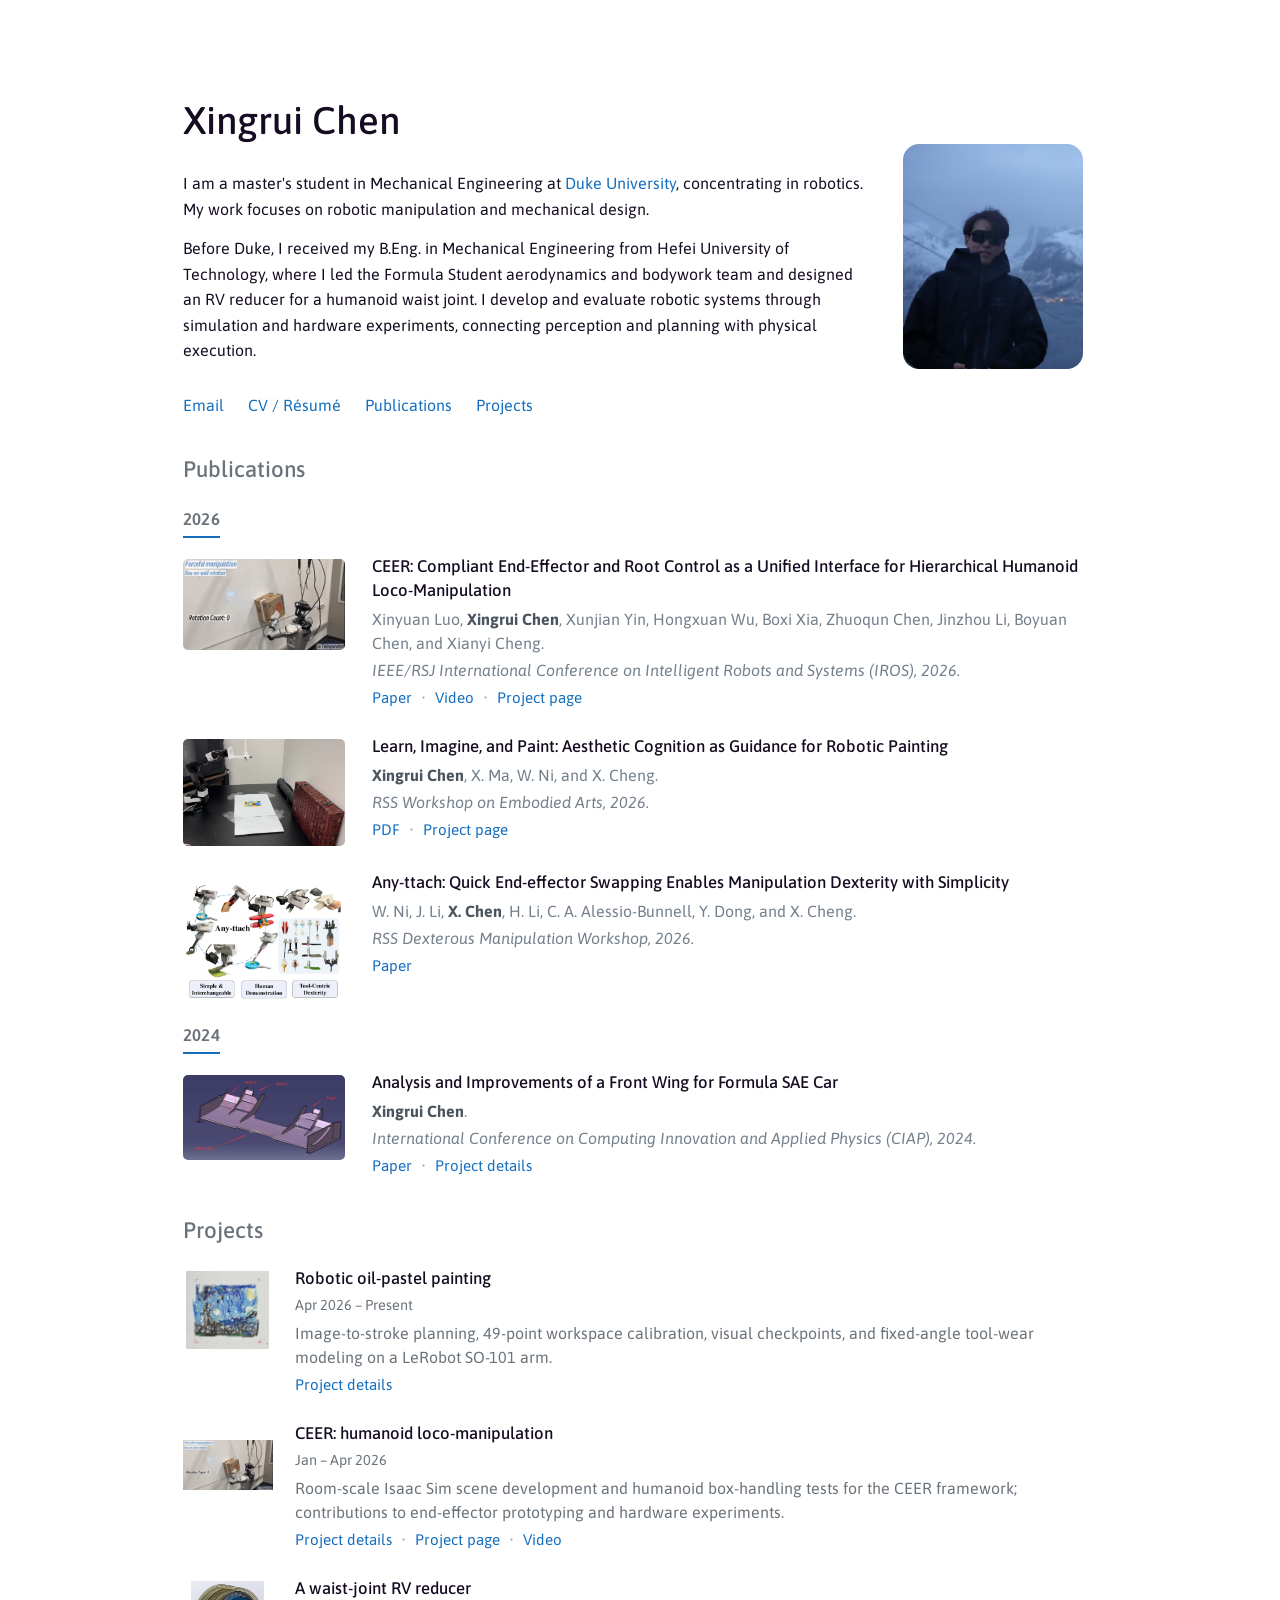
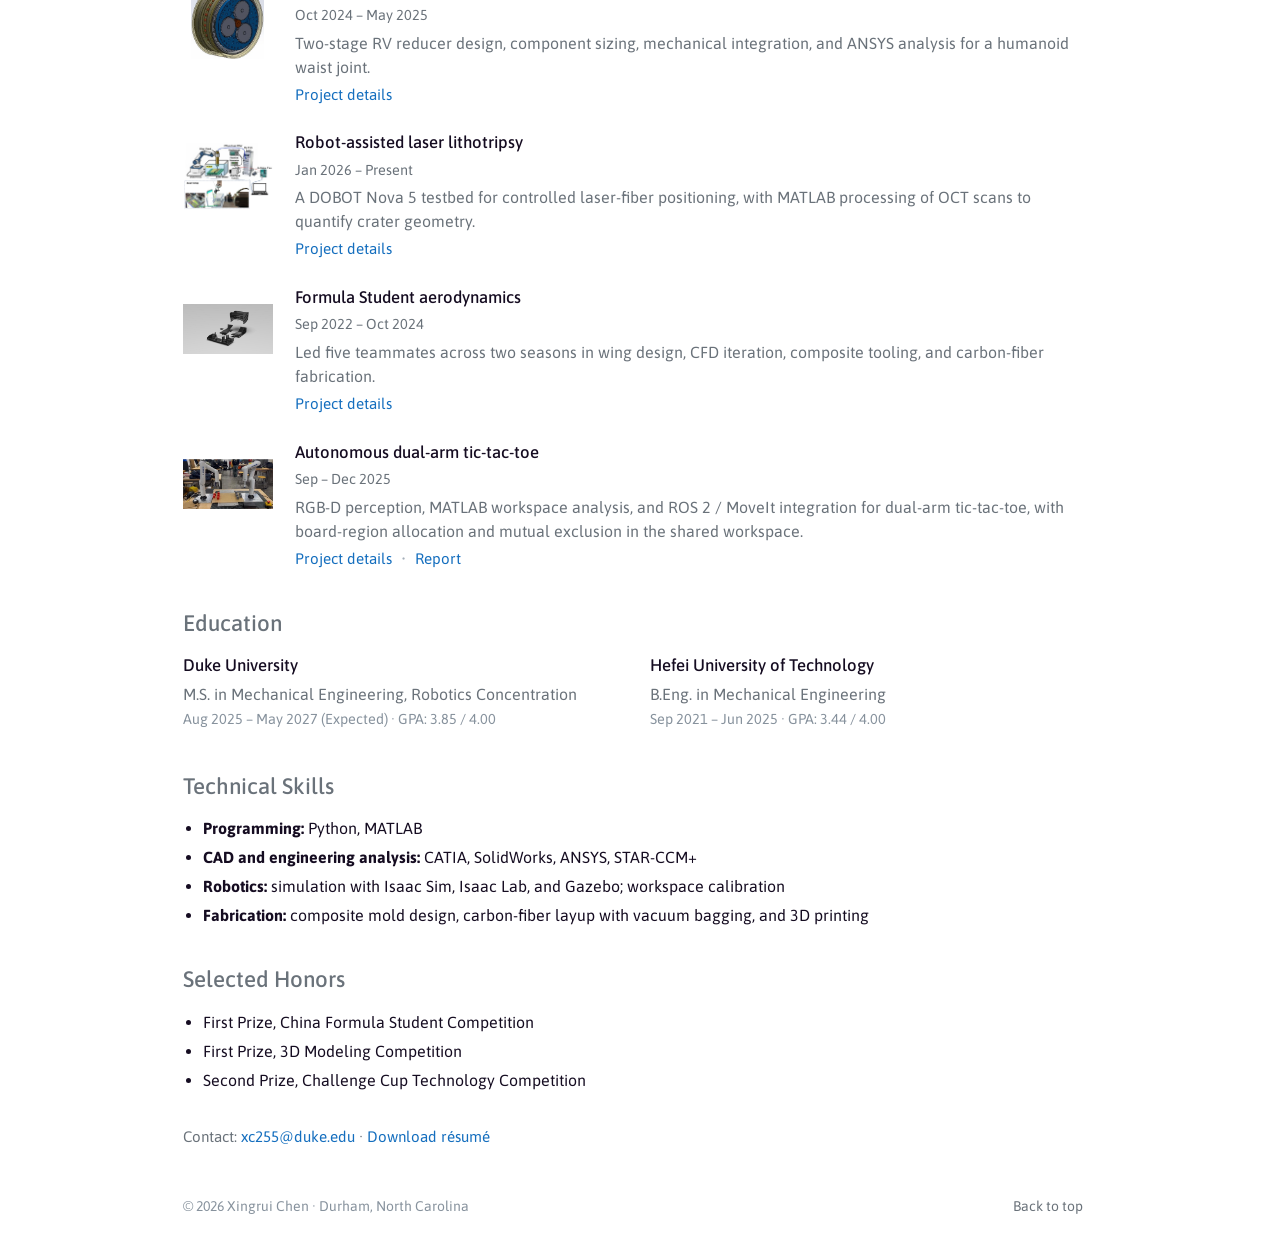
==== commit 9faaa495: "Update painting publication cover and group aero images by generation" ====
--- a/index.html
+++ b/index.html
@@ -1 +1 @@
-<!doctype html><html lang="en"><head><meta charset="utf-8"><meta name="viewport" content="width=device-width,initial-scale=1"><meta name="color-scheme" content="light"><title>Xingrui Chen | Duke University</title><meta name="description" content="Xingrui Chen, mechanical engineering graduate student at Duke University. Research and engineering projects in robotic manipulation and mechanical design."><meta name="theme-color" content="#ffffff"><meta property="og:title" content="Xingrui Chen | Duke University"><meta property="og:description" content="Xingrui Chen, mechanical engineering graduate student at Duke University. Research and engineering projects in robotic manipulation and mechanical design."><meta property="og:type" content="website"><link rel="canonical" href="https://xingruichen794-sketch.github.io/"><link rel="icon" type="image/svg+xml" href="data:image/svg+xml,%3Csvg%20xmlns%3D%22http%3A//www.w3.org/2000/svg%22%20viewBox%3D%220%200%2064%2064%22%3E%3Crect%20width%3D%2264%22%20height%3D%2264%22%20fill%3D%22%23043361%22/%3E%3Ctext%20x%3D%2232%22%20y%3D%2244%22%20text-anchor%3D%22middle%22%20fill%3D%22white%22%20font-size%3D%2238%22%20font-family%3D%22Georgia%2Cserif%22%3EX%3C/text%3E%3C/svg%3E"><link rel="stylesheet" href="/portfolio.css"></head><body><a class="skip" href="#main">Skip to content</a><main class="page" id="main"><header class="intro" id="about"><div class="intro-text"><h1>Xingrui Chen</h1><div class="intro-copy"><p>I am a master's student in Mechanical Engineering at <a href="#education">Duke University</a>, concentrating in robotics. My work focuses on robotic manipulation and mechanical design.</p><p>Before Duke, I received my B.Eng. in Mechanical Engineering from Hefei University of Technology, where I led the Formula Student aerodynamics and bodywork team and designed an RV reducer for a humanoid waist joint. I develop and evaluate robotic systems through simulation and hardware experiments, connecting perception and planning with physical execution.</p></div><nav class="intro-links" aria-label="Contact and page navigation"><a href="mailto:xc255@duke.edu">Email</a><a href="/assets/Xingrui-Chen-Resume.pdf" target="_blank" rel="noopener">CV / Résumé</a><a href="#publications">Publications</a><a href="#work">Projects</a></nav></div><figure class="profile-photo"><img src="/assets/xingrui-chen-portrait.jpg" alt="Xingrui Chen in front of a snowy mountain landscape" width="1440" height="960" fetchpriority="high" decoding="async"></figure></header><section class="home-section" id="publications"><h2>Publications</h2><section class="publication-year" aria-label="Publications from 2026"><div class="year-label">2026</div><ol class="research-list"><li class="research-row "><a class="teaser" href="https://www.youtube.com/watch?v=8dyjPE88mqY"><img src="/assets/ceer-demo-still.webp" width="400" height="225" alt="CEER box-on-wall rotation demo from Xinyuan Luo’s project preview" class="" loading="eager" decoding="async"></a><div class="research-text"><h3><a href="https://robotproject8.github.io/ceer_page/">CEER: Compliant End-Effector and Root Control as a Unified Interface for Hierarchical Humanoid Loco-Manipulation</a></h3><p class="authors">Xinyuan Luo, <strong>Xingrui Chen</strong>, Xunjian Yin, Hongxuan Wu, Boxi Xia, Zhuoqun Chen, Jinzhou Li, Boyuan Chen, and Xianyi Cheng.</p><p class="venue">IEEE/RSJ International Conference on Intelligent Robots and Systems (IROS), 2026.</p><div class="row-links"><a href="/assets/CEER.pdf" target="_blank" rel="noopener">Paper</a><a href="https://www.youtube.com/watch?v=8dyjPE88mqY">Video</a><a href="https://robotproject8.github.io/ceer_page/">Project page</a></div></div></li><li class="research-row "><a class="teaser" href="/assets/Learn-Imagine-and-Paint.pdf" target="_blank" rel="noopener"><img src="/assets/painting-early-result.webp" width="627" height="626" alt="Physical robot painting example" class="" loading="eager" decoding="async"></a><div class="research-text"><h3><a href="/assets/Learn-Imagine-and-Paint.pdf" target="_blank" rel="noopener">Learn, Imagine, and Paint: Aesthetic Cognition as Guidance for Robotic Painting</a></h3><p class="authors"><strong>Xingrui Chen</strong>, X. Ma, W. Ni, and X. Cheng.</p><p class="venue">RSS Workshop on Embodied Arts, 2026.</p><div class="row-links"><a href="/assets/Learn-Imagine-and-Paint.pdf" target="_blank" rel="noopener">PDF</a><a href="/projects/robotic-painting/">Project page</a></div></div></li><li class="research-row "><a class="teaser" href="/assets/Any-ttach-Workshop-Manuscript.pdf" target="_blank" rel="noopener"><img src="/assets/any-ttach-overview.webp" width="1008" height="776" alt="Any-ttach interchangeable tools, human demonstrations, and tool-centric dexterity" class="" loading="eager" decoding="async"></a><div class="research-text"><h3><a href="/assets/Any-ttach-Workshop-Manuscript.pdf" target="_blank" rel="noopener">Any-ttach: Quick End-effector Swapping Enables Manipulation Dexterity with Simplicity</a></h3><p class="authors">W. Ni, J. Li, <strong>X. Chen</strong>, H. Li, C. A. Alessio-Bunnell, Y. Dong, and X. Cheng.</p><p class="venue">RSS Dexterous Manipulation Workshop, 2026.</p><div class="row-links"><a href="/assets/Any-ttach-Workshop-Manuscript.pdf" target="_blank" rel="noopener">Paper</a></div></div></li></ol></section><section class="publication-year" aria-label="Publications from 2024"><div class="year-label">2024</div><ol class="research-list"><li class="research-row "><a class="teaser" href="/assets/Formula-SAE-Front-Wing-Paper.pdf" target="_blank" rel="noopener"><img src="/assets/front-wing-cad.webp" width="741" height="392" alt="Front-wing CAD geometry from Xingrui Chen’s Formula SAE paper" class="" loading="eager" decoding="async"></a><div class="research-text"><h3><a href="/assets/Formula-SAE-Front-Wing-Paper.pdf" target="_blank" rel="noopener">Analysis and Improvements of a Front Wing for Formula SAE Car</a></h3><p class="authors"><strong>Xingrui Chen</strong>.</p><p class="venue">International Conference on Computing Innovation and Applied Physics (CIAP), 2024.</p><div class="row-links"><a href="/assets/Formula-SAE-Front-Wing-Paper.pdf" target="_blank" rel="noopener">Paper</a><a href="/projects/formula-student/">Project details</a></div></div></li></ol></section></section><section class="home-section" id="work"><h2>Projects</h2><ol class="research-list project-list"><li class="research-row "><a class="teaser" href="/projects/robotic-painting/"><img src="/assets/drawing-result.webp" width="1350" height="1278" alt="Physical robot-made oil-pastel painting" class="" loading="lazy" decoding="async"></a><div class="research-text"><h3><a href="/projects/robotic-painting/">Robotic oil-pastel painting</a></h3><p class="project-date">Apr 2026 – Present</p><p>Image-to-stroke planning, 49-point workspace calibration, visual checkpoints, and fixed-angle tool-wear modeling on a LeRobot SO-101 arm.</p><div class="row-links"><a href="/projects/robotic-painting/">Project details</a></div></div></li><li class="research-row "><a class="teaser" href="/projects/ceer/"><img src="/assets/ceer-demo-still.webp" width="400" height="225" alt="CEER humanoid manipulation demonstration" class="" loading="lazy" decoding="async"></a><div class="research-text"><h3><a href="/projects/ceer/">CEER: humanoid loco-manipulation</a></h3><p class="project-date">Jan – Apr 2026</p><p>Room-scale Isaac Sim scene development and humanoid box-handling tests for the CEER framework; contributions to end-effector prototyping and hardware experiments.</p><div class="row-links"><a href="/projects/ceer/">Project details</a><a href="https://robotproject8.github.io/ceer_page/">Project page</a><a href="https://www.youtube.com/watch?v=8dyjPE88mqY">Video</a></div></div></li><li class="research-row "><a class="teaser" href="/projects/rv-reducer/"><img src="/assets/rv-assembly.webp" width="454" height="489" alt="RV reducer CAD assembly" class="" loading="lazy" decoding="async"></a><div class="research-text"><h3><a href="/projects/rv-reducer/">A waist-joint RV reducer</a></h3><p class="project-date">Oct 2024 – May 2025</p><p>Two-stage RV reducer design, component sizing, mechanical integration, and ANSYS analysis for a humanoid waist joint.</p><div class="row-links"><a href="/projects/rv-reducer/">Project details</a></div></div></li><li class="research-row "><a class="teaser" href="/projects/robotic-lithotripsy/"><img src="/assets/laser-setup.webp" width="744" height="597" alt="Robot-assisted lithotripsy experimental setup" class="" loading="lazy" decoding="async"></a><div class="research-text"><h3><a href="/projects/robotic-lithotripsy/">Robot-assisted laser lithotripsy</a></h3><p class="project-date">Jan 2026 – Present</p><p>A DOBOT Nova 5 testbed for controlled laser-fiber positioning, with MATLAB processing of OCT scans to quantify crater geometry.</p><div class="row-links"><a href="/projects/robotic-lithotripsy/">Project details</a></div></div></li><li class="research-row "><a class="teaser" href="/projects/formula-student/"><img src="/assets/formula-aero-render.png" width="1280" height="720" alt="Rendering of Formula Student wings and aerodynamic bodywork" class="" loading="lazy" decoding="async"></a><div class="research-text"><h3><a href="/projects/formula-student/">Formula Student aerodynamics</a></h3><p class="project-date">Sep 2022 – Oct 2024</p><p>Led five teammates across two seasons in wing design, CFD iteration, composite tooling, and carbon-fiber fabrication.</p><div class="row-links"><a href="/projects/formula-student/">Project details</a></div></div></li><li class="research-row "><a class="teaser" href="/projects/dual-arm/"><img src="/assets/dual-arm-hardware.webp" width="602" height="333" alt="Physical Kinova Gen3 Lite dual-arm tic-tac-toe setup" class="" loading="lazy" decoding="async"></a><div class="research-text"><h3><a href="/projects/dual-arm/">Autonomous dual-arm tic-tac-toe</a></h3><p class="project-date">Sep – Dec 2025</p><p>RGB-D perception, MATLAB workspace analysis, and ROS 2 / MoveIt integration for dual-arm tic-tac-toe, with board-region allocation and mutual exclusion in the shared workspace.</p><div class="row-links"><a href="/projects/dual-arm/">Project details</a><a href="/assets/Dual-Arm-Tic-Tac-Toe-Report.pdf">Report</a></div></div></li></ol></section><section class="home-section" id="education"><h2>Education</h2><div class="education-grid"><article class="education-entry"><h3>Duke University</h3><p>M.S. in Mechanical Engineering, Robotics Concentration</p><p class="education-date">Aug 2025 – May 2027 (Expected) · GPA: 3.85 / 4.00</p></article><article class="education-entry"><h3>Hefei University of Technology</h3><p>B.Eng. in Mechanical Engineering</p><p class="education-date">Sep 2021 – Jun 2025 · GPA: 3.44 / 4.00</p></article></div></section><section class="home-section"><h2>Technical Skills</h2><ul class="interests"><li><strong>Programming:</strong> Python, MATLAB</li><li><strong>CAD and engineering analysis:</strong> CATIA, SolidWorks, ANSYS, STAR-CCM+</li><li><strong>Robotics:</strong> simulation with Isaac Sim, Isaac Lab, and Gazebo; workspace calibration</li><li><strong>Fabrication:</strong> composite mold design, carbon-fiber layup with vacuum bagging, and 3D printing</li></ul></section><section class="home-section"><h2>Selected Honors</h2><ul class="honors"><li>First Prize, China Formula Student Competition</li><li>First Prize, 3D Modeling Competition</li><li>Second Prize, Challenge Cup Technology Competition</li></ul></section><p class="contact-note" id="contact">Contact: <a href="mailto:xc255@duke.edu">xc255@duke.edu</a> · <a href="/assets/Xingrui-Chen-Resume.pdf" download>Download résumé</a></p><footer class="page-footer"><span>© 2026 Xingrui Chen · Durham, North Carolina</span><a href="#main">Back to top</a></footer></main></body></html>+<!doctype html><html lang="en"><head><meta charset="utf-8"><meta name="viewport" content="width=device-width,initial-scale=1"><meta name="color-scheme" content="light"><title>Xingrui Chen | Duke University</title><meta name="description" content="Xingrui Chen, mechanical engineering graduate student at Duke University. Research and engineering projects in robotic manipulation and mechanical design."><meta name="theme-color" content="#ffffff"><meta property="og:title" content="Xingrui Chen | Duke University"><meta property="og:description" content="Xingrui Chen, mechanical engineering graduate student at Duke University. Research and engineering projects in robotic manipulation and mechanical design."><meta property="og:type" content="website"><link rel="canonical" href="https://xingruichen794-sketch.github.io/"><link rel="icon" type="image/svg+xml" href="data:image/svg+xml,%3Csvg%20xmlns%3D%22http%3A//www.w3.org/2000/svg%22%20viewBox%3D%220%200%2064%2064%22%3E%3Crect%20width%3D%2264%22%20height%3D%2264%22%20fill%3D%22%23043361%22/%3E%3Ctext%20x%3D%2232%22%20y%3D%2244%22%20text-anchor%3D%22middle%22%20fill%3D%22white%22%20font-size%3D%2238%22%20font-family%3D%22Georgia%2Cserif%22%3EX%3C/text%3E%3C/svg%3E"><link rel="stylesheet" href="/portfolio.css"></head><body><a class="skip" href="#main">Skip to content</a><main class="page" id="main"><header class="intro" id="about"><div class="intro-text"><h1>Xingrui Chen</h1><div class="intro-copy"><p>I am a master's student in Mechanical Engineering at <a href="#education">Duke University</a>, concentrating in robotics. My work focuses on robotic manipulation and mechanical design.</p><p>Before Duke, I received my B.Eng. in Mechanical Engineering from Hefei University of Technology, where I led the Formula Student aerodynamics and bodywork team and designed an RV reducer for a humanoid waist joint. I develop and evaluate robotic systems through simulation and hardware experiments, connecting perception and planning with physical execution.</p></div><nav class="intro-links" aria-label="Contact and page navigation"><a href="mailto:xc255@duke.edu">Email</a><a href="/assets/Xingrui-Chen-Resume.pdf" target="_blank" rel="noopener">CV / Résumé</a><a href="#publications">Publications</a><a href="#work">Projects</a></nav></div><figure class="profile-photo"><img src="/assets/xingrui-chen-portrait.jpg" alt="Xingrui Chen in front of a snowy mountain landscape" width="1440" height="960" fetchpriority="high" decoding="async"></figure></header><section class="home-section" id="publications"><h2>Publications</h2><section class="publication-year" aria-label="Publications from 2026"><div class="year-label">2026</div><ol class="research-list"><li class="research-row "><a class="teaser" href="https://www.youtube.com/watch?v=8dyjPE88mqY"><img src="/assets/ceer-demo-still.webp" width="400" height="225" alt="CEER box-on-wall rotation demo from Xinyuan Luo’s project preview" class="" loading="eager" decoding="async"></a><div class="research-text"><h3><a href="https://robotproject8.github.io/ceer_page/">CEER: Compliant End-Effector and Root Control as a Unified Interface for Hierarchical Humanoid Loco-Manipulation</a></h3><p class="authors">Xinyuan Luo, <strong>Xingrui Chen</strong>, Xunjian Yin, Hongxuan Wu, Boxi Xia, Zhuoqun Chen, Jinzhou Li, Boyuan Chen, and Xianyi Cheng.</p><p class="venue">IEEE/RSJ International Conference on Intelligent Robots and Systems (IROS), 2026.</p><div class="row-links"><a href="/assets/CEER.pdf" target="_blank" rel="noopener">Paper</a><a href="https://www.youtube.com/watch?v=8dyjPE88mqY">Video</a><a href="https://robotproject8.github.io/ceer_page/">Project page</a></div></div></li><li class="research-row "><a class="teaser" href="/assets/Learn-Imagine-and-Paint.pdf" target="_blank" rel="noopener"><img src="/assets/painting-early-setup.webp" width="1956" height="1287" alt="LeRobot SO-101 execution setup from the robotic painting paper" class="" loading="eager" decoding="async"></a><div class="research-text"><h3><a href="/assets/Learn-Imagine-and-Paint.pdf" target="_blank" rel="noopener">Learn, Imagine, and Paint: Aesthetic Cognition as Guidance for Robotic Painting</a></h3><p class="authors"><strong>Xingrui Chen</strong>, X. Ma, W. Ni, and X. Cheng.</p><p class="venue">RSS Workshop on Embodied Arts, 2026.</p><div class="row-links"><a href="/assets/Learn-Imagine-and-Paint.pdf" target="_blank" rel="noopener">PDF</a><a href="/projects/robotic-painting/">Project page</a></div></div></li><li class="research-row "><a class="teaser" href="/assets/Any-ttach-Workshop-Manuscript.pdf" target="_blank" rel="noopener"><img src="/assets/any-ttach-overview.webp" width="1008" height="776" alt="Any-ttach interchangeable tools, human demonstrations, and tool-centric dexterity" class="" loading="eager" decoding="async"></a><div class="research-text"><h3><a href="/assets/Any-ttach-Workshop-Manuscript.pdf" target="_blank" rel="noopener">Any-ttach: Quick End-effector Swapping Enables Manipulation Dexterity with Simplicity</a></h3><p class="authors">W. Ni, J. Li, <strong>X. Chen</strong>, H. Li, C. A. Alessio-Bunnell, Y. Dong, and X. Cheng.</p><p class="venue">RSS Dexterous Manipulation Workshop, 2026.</p><div class="row-links"><a href="/assets/Any-ttach-Workshop-Manuscript.pdf" target="_blank" rel="noopener">Paper</a></div></div></li></ol></section><section class="publication-year" aria-label="Publications from 2024"><div class="year-label">2024</div><ol class="research-list"><li class="research-row "><a class="teaser" href="/assets/Formula-SAE-Front-Wing-Paper.pdf" target="_blank" rel="noopener"><img src="/assets/front-wing-cad.webp" width="741" height="392" alt="Front-wing CAD geometry from Xingrui Chen’s Formula SAE paper" class="" loading="eager" decoding="async"></a><div class="research-text"><h3><a href="/assets/Formula-SAE-Front-Wing-Paper.pdf" target="_blank" rel="noopener">Analysis and Improvements of a Front Wing for Formula SAE Car</a></h3><p class="authors"><strong>Xingrui Chen</strong>.</p><p class="venue">International Conference on Computing Innovation and Applied Physics (CIAP), 2024.</p><div class="row-links"><a href="/assets/Formula-SAE-Front-Wing-Paper.pdf" target="_blank" rel="noopener">Paper</a><a href="/projects/formula-student/">Project details</a></div></div></li></ol></section></section><section class="home-section" id="work"><h2>Projects</h2><ol class="research-list project-list"><li class="research-row "><a class="teaser" href="/projects/robotic-painting/"><img src="/assets/drawing-result.webp" width="1350" height="1278" alt="Physical robot-made oil-pastel painting" class="" loading="lazy" decoding="async"></a><div class="research-text"><h3><a href="/projects/robotic-painting/">Robotic oil-pastel painting</a></h3><p class="project-date">Apr 2026 – Present</p><p>Image-to-stroke planning, 49-point workspace calibration, visual checkpoints, and fixed-angle tool-wear modeling on a LeRobot SO-101 arm.</p><div class="row-links"><a href="/projects/robotic-painting/">Project details</a></div></div></li><li class="research-row "><a class="teaser" href="/projects/ceer/"><img src="/assets/ceer-demo-still.webp" width="400" height="225" alt="CEER humanoid manipulation demonstration" class="" loading="lazy" decoding="async"></a><div class="research-text"><h3><a href="/projects/ceer/">CEER: humanoid loco-manipulation</a></h3><p class="project-date">Jan – Apr 2026</p><p>Room-scale Isaac Sim scene development and humanoid box-handling tests for the CEER framework; contributions to end-effector prototyping and hardware experiments.</p><div class="row-links"><a href="/projects/ceer/">Project details</a><a href="https://robotproject8.github.io/ceer_page/">Project page</a><a href="https://www.youtube.com/watch?v=8dyjPE88mqY">Video</a></div></div></li><li class="research-row "><a class="teaser" href="/projects/rv-reducer/"><img src="/assets/rv-assembly.webp" width="454" height="489" alt="RV reducer CAD assembly" class="" loading="lazy" decoding="async"></a><div class="research-text"><h3><a href="/projects/rv-reducer/">A waist-joint RV reducer</a></h3><p class="project-date">Oct 2024 – May 2025</p><p>Two-stage RV reducer design, component sizing, mechanical integration, and ANSYS analysis for a humanoid waist joint.</p><div class="row-links"><a href="/projects/rv-reducer/">Project details</a></div></div></li><li class="research-row "><a class="teaser" href="/projects/robotic-lithotripsy/"><img src="/assets/laser-setup.webp" width="744" height="597" alt="Robot-assisted lithotripsy experimental setup" class="" loading="lazy" decoding="async"></a><div class="research-text"><h3><a href="/projects/robotic-lithotripsy/">Robot-assisted laser lithotripsy</a></h3><p class="project-date">Jan 2026 – Present</p><p>A DOBOT Nova 5 testbed for controlled laser-fiber positioning, with MATLAB processing of OCT scans to quantify crater geometry.</p><div class="row-links"><a href="/projects/robotic-lithotripsy/">Project details</a></div></div></li><li class="research-row "><a class="teaser" href="/projects/formula-student/"><img src="/assets/formula-aero-render.png" width="1280" height="720" alt="Rendering of Formula Student wings and aerodynamic bodywork" class="" loading="lazy" decoding="async"></a><div class="research-text"><h3><a href="/projects/formula-student/">Formula Student aerodynamics</a></h3><p class="project-date">Sep 2022 – Oct 2024</p><p>Led five teammates across two seasons in wing design, CFD iteration, composite tooling, and carbon-fiber fabrication.</p><div class="row-links"><a href="/projects/formula-student/">Project details</a></div></div></li><li class="research-row "><a class="teaser" href="/projects/dual-arm/"><img src="/assets/dual-arm-hardware.webp" width="602" height="333" alt="Physical Kinova Gen3 Lite dual-arm tic-tac-toe setup" class="" loading="lazy" decoding="async"></a><div class="research-text"><h3><a href="/projects/dual-arm/">Autonomous dual-arm tic-tac-toe</a></h3><p class="project-date">Sep – Dec 2025</p><p>RGB-D perception, MATLAB workspace analysis, and ROS 2 / MoveIt integration for dual-arm tic-tac-toe, with board-region allocation and mutual exclusion in the shared workspace.</p><div class="row-links"><a href="/projects/dual-arm/">Project details</a><a href="/assets/Dual-Arm-Tic-Tac-Toe-Report.pdf">Report</a></div></div></li></ol></section><section class="home-section" id="education"><h2>Education</h2><div class="education-grid"><article class="education-entry"><h3>Duke University</h3><p>M.S. in Mechanical Engineering, Robotics Concentration</p><p class="education-date">Aug 2025 – May 2027 (Expected) · GPA: 3.85 / 4.00</p></article><article class="education-entry"><h3>Hefei University of Technology</h3><p>B.Eng. in Mechanical Engineering</p><p class="education-date">Sep 2021 – Jun 2025 · GPA: 3.44 / 4.00</p></article></div></section><section class="home-section"><h2>Technical Skills</h2><ul class="interests"><li><strong>Programming:</strong> Python, MATLAB</li><li><strong>CAD and engineering analysis:</strong> CATIA, SolidWorks, ANSYS, STAR-CCM+</li><li><strong>Robotics:</strong> simulation with Isaac Sim, Isaac Lab, and Gazebo; workspace calibration</li><li><strong>Fabrication:</strong> composite mold design, carbon-fiber layup with vacuum bagging, and 3D printing</li></ul></section><section class="home-section"><h2>Selected Honors</h2><ul class="honors"><li>First Prize, China Formula Student Competition</li><li>First Prize, 3D Modeling Competition</li><li>Second Prize, Challenge Cup Technology Competition</li></ul></section><p class="contact-note" id="contact">Contact: <a href="mailto:xc255@duke.edu">xc255@duke.edu</a> · <a href="/assets/Xingrui-Chen-Resume.pdf" download>Download résumé</a></p><footer class="page-footer"><span>© 2026 Xingrui Chen · Durham, North Carolina</span><a href="#main">Back to top</a></footer></main></body></html>
--- a/portfolio.css
+++ b/portfolio.css
@@ -19,3 +19,6 @@
 
 .case-banner.aero-banner{display:grid;grid-template-columns:1fr 1fr;gap:24px;align-items:center}.case-banner.aero-banner img{height:auto;max-height:none;border-radius:5px}
 @media(max-width:640px){.case-banner.aero-banner{grid-template-columns:1fr;gap:16px}}
+
+.aero-generation{margin:30px 0}.aero-generation h2{margin-bottom:16px}.aero-generation .aero-banner{align-items:start}.aero-generation .aero-banner img{height:260px;object-fit:contain}
+@media(max-width:640px){.aero-generation .aero-banner img{height:auto}}
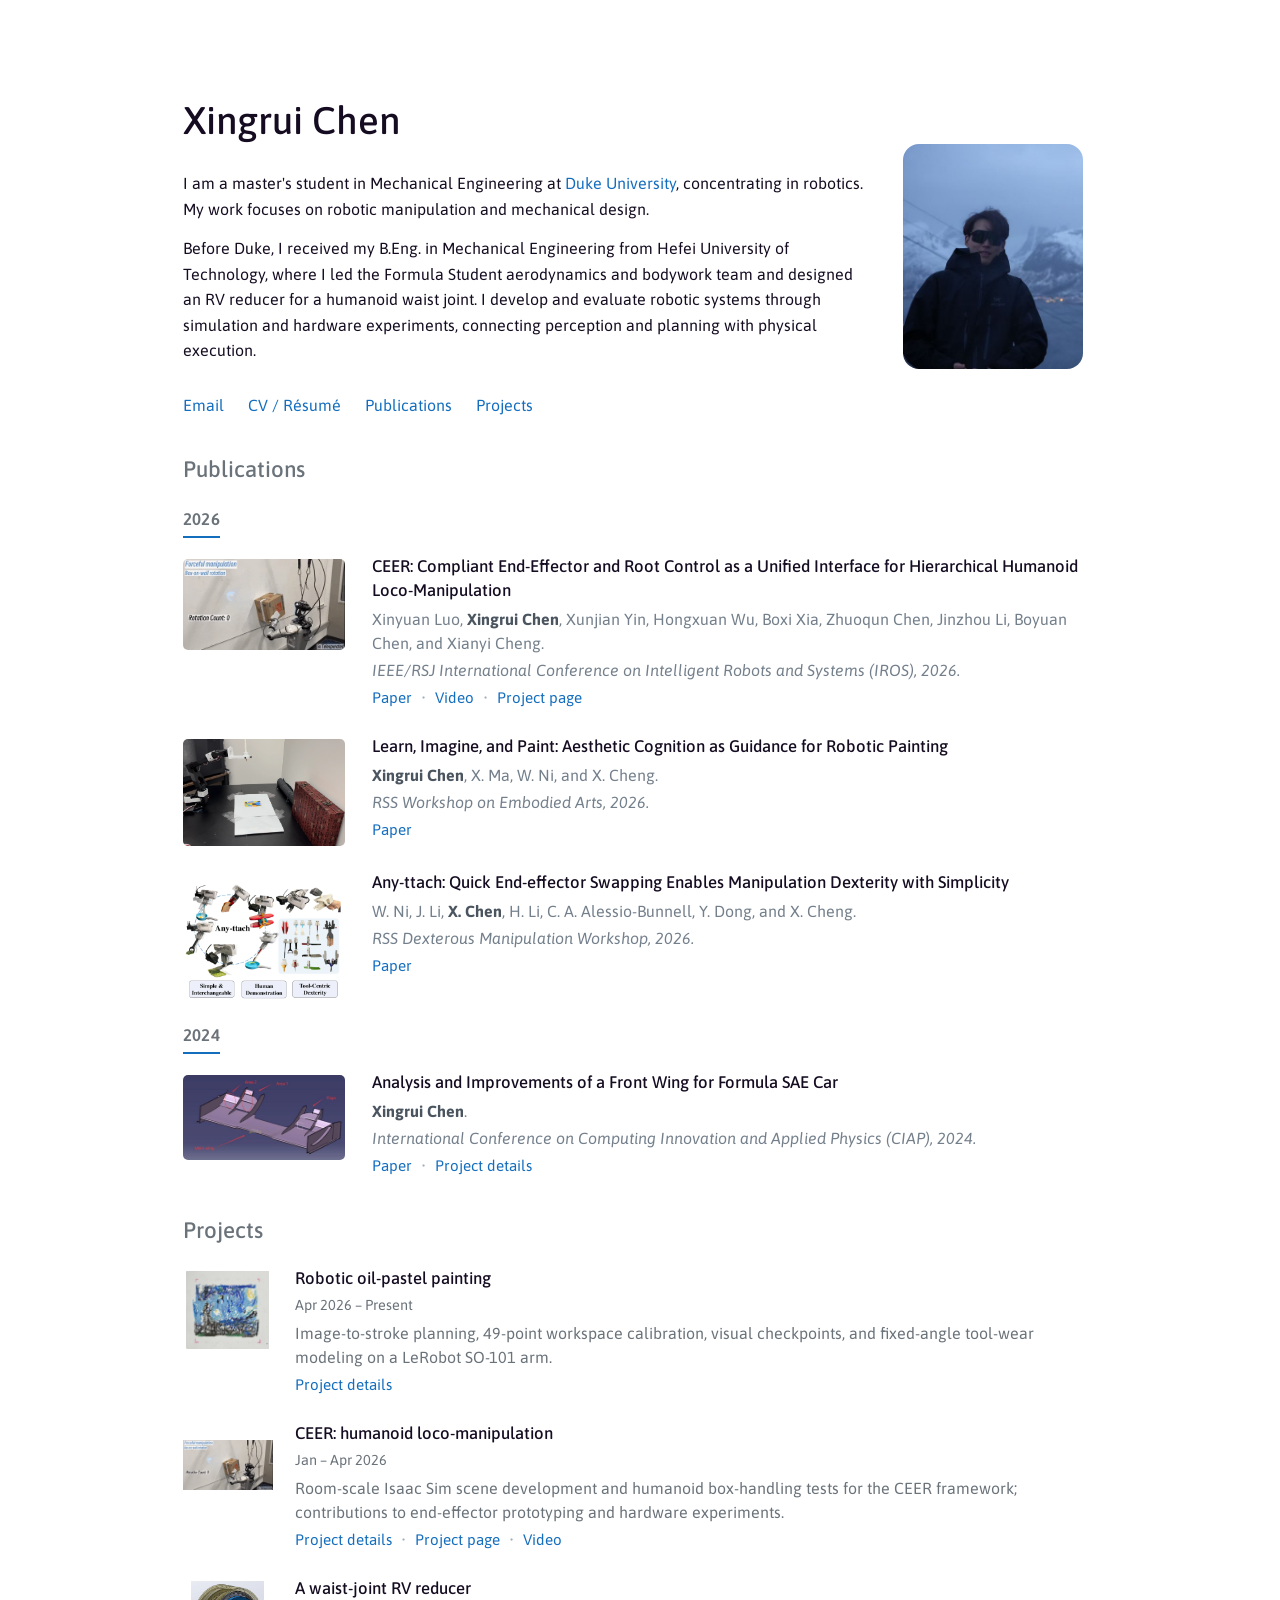
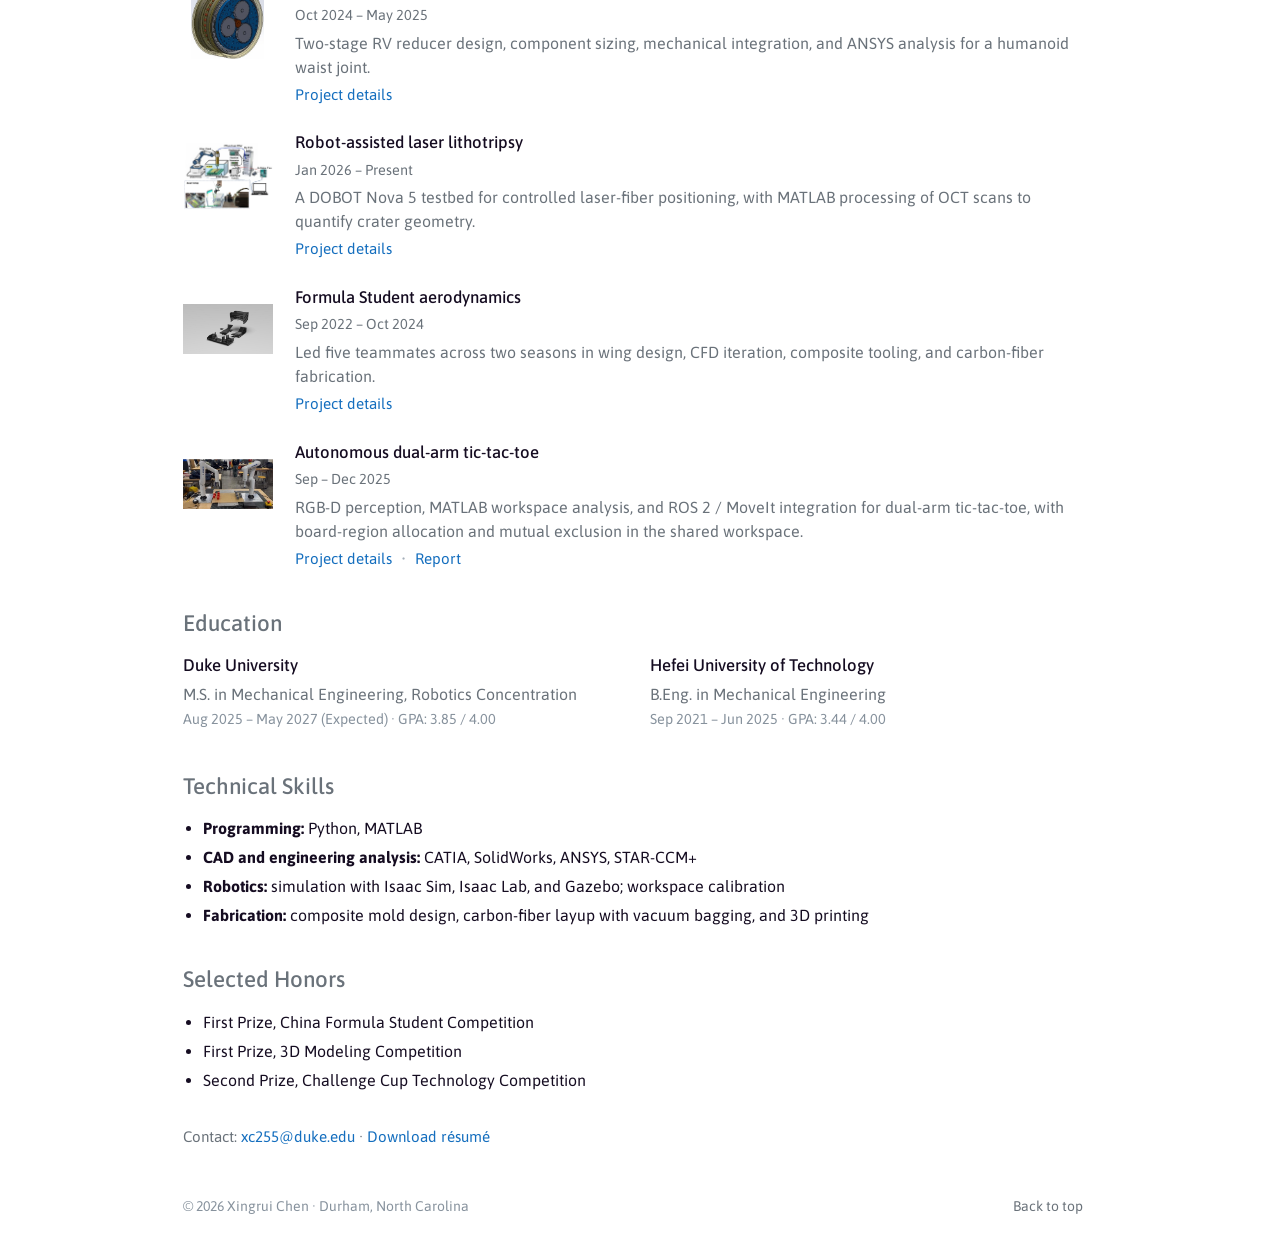
==== commit fdf9d5e7: "Simplify painting publication links" ====
--- a/index.html
+++ b/index.html
@@ -1 +1 @@
-<!doctype html><html lang="en"><head><meta charset="utf-8"><meta name="viewport" content="width=device-width,initial-scale=1"><meta name="color-scheme" content="light"><title>Xingrui Chen | Duke University</title><meta name="description" content="Xingrui Chen, mechanical engineering graduate student at Duke University. Research and engineering projects in robotic manipulation and mechanical design."><meta name="theme-color" content="#ffffff"><meta property="og:title" content="Xingrui Chen | Duke University"><meta property="og:description" content="Xingrui Chen, mechanical engineering graduate student at Duke University. Research and engineering projects in robotic manipulation and mechanical design."><meta property="og:type" content="website"><link rel="canonical" href="https://xingruichen794-sketch.github.io/"><link rel="icon" type="image/svg+xml" href="data:image/svg+xml,%3Csvg%20xmlns%3D%22http%3A//www.w3.org/2000/svg%22%20viewBox%3D%220%200%2064%2064%22%3E%3Crect%20width%3D%2264%22%20height%3D%2264%22%20fill%3D%22%23043361%22/%3E%3Ctext%20x%3D%2232%22%20y%3D%2244%22%20text-anchor%3D%22middle%22%20fill%3D%22white%22%20font-size%3D%2238%22%20font-family%3D%22Georgia%2Cserif%22%3EX%3C/text%3E%3C/svg%3E"><link rel="stylesheet" href="/portfolio.css"></head><body><a class="skip" href="#main">Skip to content</a><main class="page" id="main"><header class="intro" id="about"><div class="intro-text"><h1>Xingrui Chen</h1><div class="intro-copy"><p>I am a master's student in Mechanical Engineering at <a href="#education">Duke University</a>, concentrating in robotics. My work focuses on robotic manipulation and mechanical design.</p><p>Before Duke, I received my B.Eng. in Mechanical Engineering from Hefei University of Technology, where I led the Formula Student aerodynamics and bodywork team and designed an RV reducer for a humanoid waist joint. I develop and evaluate robotic systems through simulation and hardware experiments, connecting perception and planning with physical execution.</p></div><nav class="intro-links" aria-label="Contact and page navigation"><a href="mailto:xc255@duke.edu">Email</a><a href="/assets/Xingrui-Chen-Resume.pdf" target="_blank" rel="noopener">CV / Résumé</a><a href="#publications">Publications</a><a href="#work">Projects</a></nav></div><figure class="profile-photo"><img src="/assets/xingrui-chen-portrait.jpg" alt="Xingrui Chen in front of a snowy mountain landscape" width="1440" height="960" fetchpriority="high" decoding="async"></figure></header><section class="home-section" id="publications"><h2>Publications</h2><section class="publication-year" aria-label="Publications from 2026"><div class="year-label">2026</div><ol class="research-list"><li class="research-row "><a class="teaser" href="https://www.youtube.com/watch?v=8dyjPE88mqY"><img src="/assets/ceer-demo-still.webp" width="400" height="225" alt="CEER box-on-wall rotation demo from Xinyuan Luo’s project preview" class="" loading="eager" decoding="async"></a><div class="research-text"><h3><a href="https://robotproject8.github.io/ceer_page/">CEER: Compliant End-Effector and Root Control as a Unified Interface for Hierarchical Humanoid Loco-Manipulation</a></h3><p class="authors">Xinyuan Luo, <strong>Xingrui Chen</strong>, Xunjian Yin, Hongxuan Wu, Boxi Xia, Zhuoqun Chen, Jinzhou Li, Boyuan Chen, and Xianyi Cheng.</p><p class="venue">IEEE/RSJ International Conference on Intelligent Robots and Systems (IROS), 2026.</p><div class="row-links"><a href="/assets/CEER.pdf" target="_blank" rel="noopener">Paper</a><a href="https://www.youtube.com/watch?v=8dyjPE88mqY">Video</a><a href="https://robotproject8.github.io/ceer_page/">Project page</a></div></div></li><li class="research-row "><a class="teaser" href="/assets/Learn-Imagine-and-Paint.pdf" target="_blank" rel="noopener"><img src="/assets/painting-early-setup.webp" width="1956" height="1287" alt="LeRobot SO-101 execution setup from the robotic painting paper" class="" loading="eager" decoding="async"></a><div class="research-text"><h3><a href="/assets/Learn-Imagine-and-Paint.pdf" target="_blank" rel="noopener">Learn, Imagine, and Paint: Aesthetic Cognition as Guidance for Robotic Painting</a></h3><p class="authors"><strong>Xingrui Chen</strong>, X. Ma, W. Ni, and X. Cheng.</p><p class="venue">RSS Workshop on Embodied Arts, 2026.</p><div class="row-links"><a href="/assets/Learn-Imagine-and-Paint.pdf" target="_blank" rel="noopener">PDF</a><a href="/projects/robotic-painting/">Project page</a></div></div></li><li class="research-row "><a class="teaser" href="/assets/Any-ttach-Workshop-Manuscript.pdf" target="_blank" rel="noopener"><img src="/assets/any-ttach-overview.webp" width="1008" height="776" alt="Any-ttach interchangeable tools, human demonstrations, and tool-centric dexterity" class="" loading="eager" decoding="async"></a><div class="research-text"><h3><a href="/assets/Any-ttach-Workshop-Manuscript.pdf" target="_blank" rel="noopener">Any-ttach: Quick End-effector Swapping Enables Manipulation Dexterity with Simplicity</a></h3><p class="authors">W. Ni, J. Li, <strong>X. Chen</strong>, H. Li, C. A. Alessio-Bunnell, Y. Dong, and X. Cheng.</p><p class="venue">RSS Dexterous Manipulation Workshop, 2026.</p><div class="row-links"><a href="/assets/Any-ttach-Workshop-Manuscript.pdf" target="_blank" rel="noopener">Paper</a></div></div></li></ol></section><section class="publication-year" aria-label="Publications from 2024"><div class="year-label">2024</div><ol class="research-list"><li class="research-row "><a class="teaser" href="/assets/Formula-SAE-Front-Wing-Paper.pdf" target="_blank" rel="noopener"><img src="/assets/front-wing-cad.webp" width="741" height="392" alt="Front-wing CAD geometry from Xingrui Chen’s Formula SAE paper" class="" loading="eager" decoding="async"></a><div class="research-text"><h3><a href="/assets/Formula-SAE-Front-Wing-Paper.pdf" target="_blank" rel="noopener">Analysis and Improvements of a Front Wing for Formula SAE Car</a></h3><p class="authors"><strong>Xingrui Chen</strong>.</p><p class="venue">International Conference on Computing Innovation and Applied Physics (CIAP), 2024.</p><div class="row-links"><a href="/assets/Formula-SAE-Front-Wing-Paper.pdf" target="_blank" rel="noopener">Paper</a><a href="/projects/formula-student/">Project details</a></div></div></li></ol></section></section><section class="home-section" id="work"><h2>Projects</h2><ol class="research-list project-list"><li class="research-row "><a class="teaser" href="/projects/robotic-painting/"><img src="/assets/drawing-result.webp" width="1350" height="1278" alt="Physical robot-made oil-pastel painting" class="" loading="lazy" decoding="async"></a><div class="research-text"><h3><a href="/projects/robotic-painting/">Robotic oil-pastel painting</a></h3><p class="project-date">Apr 2026 – Present</p><p>Image-to-stroke planning, 49-point workspace calibration, visual checkpoints, and fixed-angle tool-wear modeling on a LeRobot SO-101 arm.</p><div class="row-links"><a href="/projects/robotic-painting/">Project details</a></div></div></li><li class="research-row "><a class="teaser" href="/projects/ceer/"><img src="/assets/ceer-demo-still.webp" width="400" height="225" alt="CEER humanoid manipulation demonstration" class="" loading="lazy" decoding="async"></a><div class="research-text"><h3><a href="/projects/ceer/">CEER: humanoid loco-manipulation</a></h3><p class="project-date">Jan – Apr 2026</p><p>Room-scale Isaac Sim scene development and humanoid box-handling tests for the CEER framework; contributions to end-effector prototyping and hardware experiments.</p><div class="row-links"><a href="/projects/ceer/">Project details</a><a href="https://robotproject8.github.io/ceer_page/">Project page</a><a href="https://www.youtube.com/watch?v=8dyjPE88mqY">Video</a></div></div></li><li class="research-row "><a class="teaser" href="/projects/rv-reducer/"><img src="/assets/rv-assembly.webp" width="454" height="489" alt="RV reducer CAD assembly" class="" loading="lazy" decoding="async"></a><div class="research-text"><h3><a href="/projects/rv-reducer/">A waist-joint RV reducer</a></h3><p class="project-date">Oct 2024 – May 2025</p><p>Two-stage RV reducer design, component sizing, mechanical integration, and ANSYS analysis for a humanoid waist joint.</p><div class="row-links"><a href="/projects/rv-reducer/">Project details</a></div></div></li><li class="research-row "><a class="teaser" href="/projects/robotic-lithotripsy/"><img src="/assets/laser-setup.webp" width="744" height="597" alt="Robot-assisted lithotripsy experimental setup" class="" loading="lazy" decoding="async"></a><div class="research-text"><h3><a href="/projects/robotic-lithotripsy/">Robot-assisted laser lithotripsy</a></h3><p class="project-date">Jan 2026 – Present</p><p>A DOBOT Nova 5 testbed for controlled laser-fiber positioning, with MATLAB processing of OCT scans to quantify crater geometry.</p><div class="row-links"><a href="/projects/robotic-lithotripsy/">Project details</a></div></div></li><li class="research-row "><a class="teaser" href="/projects/formula-student/"><img src="/assets/formula-aero-render.png" width="1280" height="720" alt="Rendering of Formula Student wings and aerodynamic bodywork" class="" loading="lazy" decoding="async"></a><div class="research-text"><h3><a href="/projects/formula-student/">Formula Student aerodynamics</a></h3><p class="project-date">Sep 2022 – Oct 2024</p><p>Led five teammates across two seasons in wing design, CFD iteration, composite tooling, and carbon-fiber fabrication.</p><div class="row-links"><a href="/projects/formula-student/">Project details</a></div></div></li><li class="research-row "><a class="teaser" href="/projects/dual-arm/"><img src="/assets/dual-arm-hardware.webp" width="602" height="333" alt="Physical Kinova Gen3 Lite dual-arm tic-tac-toe setup" class="" loading="lazy" decoding="async"></a><div class="research-text"><h3><a href="/projects/dual-arm/">Autonomous dual-arm tic-tac-toe</a></h3><p class="project-date">Sep – Dec 2025</p><p>RGB-D perception, MATLAB workspace analysis, and ROS 2 / MoveIt integration for dual-arm tic-tac-toe, with board-region allocation and mutual exclusion in the shared workspace.</p><div class="row-links"><a href="/projects/dual-arm/">Project details</a><a href="/assets/Dual-Arm-Tic-Tac-Toe-Report.pdf">Report</a></div></div></li></ol></section><section class="home-section" id="education"><h2>Education</h2><div class="education-grid"><article class="education-entry"><h3>Duke University</h3><p>M.S. in Mechanical Engineering, Robotics Concentration</p><p class="education-date">Aug 2025 – May 2027 (Expected) · GPA: 3.85 / 4.00</p></article><article class="education-entry"><h3>Hefei University of Technology</h3><p>B.Eng. in Mechanical Engineering</p><p class="education-date">Sep 2021 – Jun 2025 · GPA: 3.44 / 4.00</p></article></div></section><section class="home-section"><h2>Technical Skills</h2><ul class="interests"><li><strong>Programming:</strong> Python, MATLAB</li><li><strong>CAD and engineering analysis:</strong> CATIA, SolidWorks, ANSYS, STAR-CCM+</li><li><strong>Robotics:</strong> simulation with Isaac Sim, Isaac Lab, and Gazebo; workspace calibration</li><li><strong>Fabrication:</strong> composite mold design, carbon-fiber layup with vacuum bagging, and 3D printing</li></ul></section><section class="home-section"><h2>Selected Honors</h2><ul class="honors"><li>First Prize, China Formula Student Competition</li><li>First Prize, 3D Modeling Competition</li><li>Second Prize, Challenge Cup Technology Competition</li></ul></section><p class="contact-note" id="contact">Contact: <a href="mailto:xc255@duke.edu">xc255@duke.edu</a> · <a href="/assets/Xingrui-Chen-Resume.pdf" download>Download résumé</a></p><footer class="page-footer"><span>© 2026 Xingrui Chen · Durham, North Carolina</span><a href="#main">Back to top</a></footer></main></body></html>+<!doctype html><html lang="en"><head><meta charset="utf-8"><meta name="viewport" content="width=device-width,initial-scale=1"><meta name="color-scheme" content="light"><title>Xingrui Chen | Duke University</title><meta name="description" content="Xingrui Chen, mechanical engineering graduate student at Duke University. Research and engineering projects in robotic manipulation and mechanical design."><meta name="theme-color" content="#ffffff"><meta property="og:title" content="Xingrui Chen | Duke University"><meta property="og:description" content="Xingrui Chen, mechanical engineering graduate student at Duke University. Research and engineering projects in robotic manipulation and mechanical design."><meta property="og:type" content="website"><link rel="canonical" href="https://xingruichen794-sketch.github.io/"><link rel="icon" type="image/svg+xml" href="data:image/svg+xml,%3Csvg%20xmlns%3D%22http%3A//www.w3.org/2000/svg%22%20viewBox%3D%220%200%2064%2064%22%3E%3Crect%20width%3D%2264%22%20height%3D%2264%22%20fill%3D%22%23043361%22/%3E%3Ctext%20x%3D%2232%22%20y%3D%2244%22%20text-anchor%3D%22middle%22%20fill%3D%22white%22%20font-size%3D%2238%22%20font-family%3D%22Georgia%2Cserif%22%3EX%3C/text%3E%3C/svg%3E"><link rel="stylesheet" href="/portfolio.css"></head><body><a class="skip" href="#main">Skip to content</a><main class="page" id="main"><header class="intro" id="about"><div class="intro-text"><h1>Xingrui Chen</h1><div class="intro-copy"><p>I am a master's student in Mechanical Engineering at <a href="#education">Duke University</a>, concentrating in robotics. My work focuses on robotic manipulation and mechanical design.</p><p>Before Duke, I received my B.Eng. in Mechanical Engineering from Hefei University of Technology, where I led the Formula Student aerodynamics and bodywork team and designed an RV reducer for a humanoid waist joint. I develop and evaluate robotic systems through simulation and hardware experiments, connecting perception and planning with physical execution.</p></div><nav class="intro-links" aria-label="Contact and page navigation"><a href="mailto:xc255@duke.edu">Email</a><a href="/assets/Xingrui-Chen-Resume.pdf" target="_blank" rel="noopener">CV / Résumé</a><a href="#publications">Publications</a><a href="#work">Projects</a></nav></div><figure class="profile-photo"><img src="/assets/xingrui-chen-portrait.jpg" alt="Xingrui Chen in front of a snowy mountain landscape" width="1440" height="960" fetchpriority="high" decoding="async"></figure></header><section class="home-section" id="publications"><h2>Publications</h2><section class="publication-year" aria-label="Publications from 2026"><div class="year-label">2026</div><ol class="research-list"><li class="research-row "><a class="teaser" href="https://www.youtube.com/watch?v=8dyjPE88mqY"><img src="/assets/ceer-demo-still.webp" width="400" height="225" alt="CEER box-on-wall rotation demo from Xinyuan Luo’s project preview" class="" loading="eager" decoding="async"></a><div class="research-text"><h3><a href="https://robotproject8.github.io/ceer_page/">CEER: Compliant End-Effector and Root Control as a Unified Interface for Hierarchical Humanoid Loco-Manipulation</a></h3><p class="authors">Xinyuan Luo, <strong>Xingrui Chen</strong>, Xunjian Yin, Hongxuan Wu, Boxi Xia, Zhuoqun Chen, Jinzhou Li, Boyuan Chen, and Xianyi Cheng.</p><p class="venue">IEEE/RSJ International Conference on Intelligent Robots and Systems (IROS), 2026.</p><div class="row-links"><a href="/assets/CEER.pdf" target="_blank" rel="noopener">Paper</a><a href="https://www.youtube.com/watch?v=8dyjPE88mqY">Video</a><a href="https://robotproject8.github.io/ceer_page/">Project page</a></div></div></li><li class="research-row "><a class="teaser" href="/assets/Learn-Imagine-and-Paint.pdf" target="_blank" rel="noopener"><img src="/assets/painting-early-setup.webp" width="1956" height="1287" alt="LeRobot SO-101 execution setup from the robotic painting paper" class="" loading="eager" decoding="async"></a><div class="research-text"><h3><a href="/assets/Learn-Imagine-and-Paint.pdf" target="_blank" rel="noopener">Learn, Imagine, and Paint: Aesthetic Cognition as Guidance for Robotic Painting</a></h3><p class="authors"><strong>Xingrui Chen</strong>, X. Ma, W. Ni, and X. Cheng.</p><p class="venue">RSS Workshop on Embodied Arts, 2026.</p><div class="row-links"><a href="/assets/Learn-Imagine-and-Paint.pdf" target="_blank" rel="noopener">Paper</a></div></div></li><li class="research-row "><a class="teaser" href="/assets/Any-ttach-Workshop-Manuscript.pdf" target="_blank" rel="noopener"><img src="/assets/any-ttach-overview.webp" width="1008" height="776" alt="Any-ttach interchangeable tools, human demonstrations, and tool-centric dexterity" class="" loading="eager" decoding="async"></a><div class="research-text"><h3><a href="/assets/Any-ttach-Workshop-Manuscript.pdf" target="_blank" rel="noopener">Any-ttach: Quick End-effector Swapping Enables Manipulation Dexterity with Simplicity</a></h3><p class="authors">W. Ni, J. Li, <strong>X. Chen</strong>, H. Li, C. A. Alessio-Bunnell, Y. Dong, and X. Cheng.</p><p class="venue">RSS Dexterous Manipulation Workshop, 2026.</p><div class="row-links"><a href="/assets/Any-ttach-Workshop-Manuscript.pdf" target="_blank" rel="noopener">Paper</a></div></div></li></ol></section><section class="publication-year" aria-label="Publications from 2024"><div class="year-label">2024</div><ol class="research-list"><li class="research-row "><a class="teaser" href="/assets/Formula-SAE-Front-Wing-Paper.pdf" target="_blank" rel="noopener"><img src="/assets/front-wing-cad.webp" width="741" height="392" alt="Front-wing CAD geometry from Xingrui Chen’s Formula SAE paper" class="" loading="eager" decoding="async"></a><div class="research-text"><h3><a href="/assets/Formula-SAE-Front-Wing-Paper.pdf" target="_blank" rel="noopener">Analysis and Improvements of a Front Wing for Formula SAE Car</a></h3><p class="authors"><strong>Xingrui Chen</strong>.</p><p class="venue">International Conference on Computing Innovation and Applied Physics (CIAP), 2024.</p><div class="row-links"><a href="/assets/Formula-SAE-Front-Wing-Paper.pdf" target="_blank" rel="noopener">Paper</a><a href="/projects/formula-student/">Project details</a></div></div></li></ol></section></section><section class="home-section" id="work"><h2>Projects</h2><ol class="research-list project-list"><li class="research-row "><a class="teaser" href="/projects/robotic-painting/"><img src="/assets/drawing-result.webp" width="1350" height="1278" alt="Physical robot-made oil-pastel painting" class="" loading="lazy" decoding="async"></a><div class="research-text"><h3><a href="/projects/robotic-painting/">Robotic oil-pastel painting</a></h3><p class="project-date">Apr 2026 – Present</p><p>Image-to-stroke planning, 49-point workspace calibration, visual checkpoints, and fixed-angle tool-wear modeling on a LeRobot SO-101 arm.</p><div class="row-links"><a href="/projects/robotic-painting/">Project details</a></div></div></li><li class="research-row "><a class="teaser" href="/projects/ceer/"><img src="/assets/ceer-demo-still.webp" width="400" height="225" alt="CEER humanoid manipulation demonstration" class="" loading="lazy" decoding="async"></a><div class="research-text"><h3><a href="/projects/ceer/">CEER: humanoid loco-manipulation</a></h3><p class="project-date">Jan – Apr 2026</p><p>Room-scale Isaac Sim scene development and humanoid box-handling tests for the CEER framework; contributions to end-effector prototyping and hardware experiments.</p><div class="row-links"><a href="/projects/ceer/">Project details</a><a href="https://robotproject8.github.io/ceer_page/">Project page</a><a href="https://www.youtube.com/watch?v=8dyjPE88mqY">Video</a></div></div></li><li class="research-row "><a class="teaser" href="/projects/rv-reducer/"><img src="/assets/rv-assembly.webp" width="454" height="489" alt="RV reducer CAD assembly" class="" loading="lazy" decoding="async"></a><div class="research-text"><h3><a href="/projects/rv-reducer/">A waist-joint RV reducer</a></h3><p class="project-date">Oct 2024 – May 2025</p><p>Two-stage RV reducer design, component sizing, mechanical integration, and ANSYS analysis for a humanoid waist joint.</p><div class="row-links"><a href="/projects/rv-reducer/">Project details</a></div></div></li><li class="research-row "><a class="teaser" href="/projects/robotic-lithotripsy/"><img src="/assets/laser-setup.webp" width="744" height="597" alt="Robot-assisted lithotripsy experimental setup" class="" loading="lazy" decoding="async"></a><div class="research-text"><h3><a href="/projects/robotic-lithotripsy/">Robot-assisted laser lithotripsy</a></h3><p class="project-date">Jan 2026 – Present</p><p>A DOBOT Nova 5 testbed for controlled laser-fiber positioning, with MATLAB processing of OCT scans to quantify crater geometry.</p><div class="row-links"><a href="/projects/robotic-lithotripsy/">Project details</a></div></div></li><li class="research-row "><a class="teaser" href="/projects/formula-student/"><img src="/assets/formula-aero-render.png" width="1280" height="720" alt="Rendering of Formula Student wings and aerodynamic bodywork" class="" loading="lazy" decoding="async"></a><div class="research-text"><h3><a href="/projects/formula-student/">Formula Student aerodynamics</a></h3><p class="project-date">Sep 2022 – Oct 2024</p><p>Led five teammates across two seasons in wing design, CFD iteration, composite tooling, and carbon-fiber fabrication.</p><div class="row-links"><a href="/projects/formula-student/">Project details</a></div></div></li><li class="research-row "><a class="teaser" href="/projects/dual-arm/"><img src="/assets/dual-arm-hardware.webp" width="602" height="333" alt="Physical Kinova Gen3 Lite dual-arm tic-tac-toe setup" class="" loading="lazy" decoding="async"></a><div class="research-text"><h3><a href="/projects/dual-arm/">Autonomous dual-arm tic-tac-toe</a></h3><p class="project-date">Sep – Dec 2025</p><p>RGB-D perception, MATLAB workspace analysis, and ROS 2 / MoveIt integration for dual-arm tic-tac-toe, with board-region allocation and mutual exclusion in the shared workspace.</p><div class="row-links"><a href="/projects/dual-arm/">Project details</a><a href="/assets/Dual-Arm-Tic-Tac-Toe-Report.pdf">Report</a></div></div></li></ol></section><section class="home-section" id="education"><h2>Education</h2><div class="education-grid"><article class="education-entry"><h3>Duke University</h3><p>M.S. in Mechanical Engineering, Robotics Concentration</p><p class="education-date">Aug 2025 – May 2027 (Expected) · GPA: 3.85 / 4.00</p></article><article class="education-entry"><h3>Hefei University of Technology</h3><p>B.Eng. in Mechanical Engineering</p><p class="education-date">Sep 2021 – Jun 2025 · GPA: 3.44 / 4.00</p></article></div></section><section class="home-section"><h2>Technical Skills</h2><ul class="interests"><li><strong>Programming:</strong> Python, MATLAB</li><li><strong>CAD and engineering analysis:</strong> CATIA, SolidWorks, ANSYS, STAR-CCM+</li><li><strong>Robotics:</strong> simulation with Isaac Sim, Isaac Lab, and Gazebo; workspace calibration</li><li><strong>Fabrication:</strong> composite mold design, carbon-fiber layup with vacuum bagging, and 3D printing</li></ul></section><section class="home-section"><h2>Selected Honors</h2><ul class="honors"><li>First Prize, China Formula Student Competition</li><li>First Prize, 3D Modeling Competition</li><li>Second Prize, Challenge Cup Technology Competition</li></ul></section><p class="contact-note" id="contact">Contact: <a href="mailto:xc255@duke.edu">xc255@duke.edu</a> · <a href="/assets/Xingrui-Chen-Resume.pdf" download>Download résumé</a></p><footer class="page-footer"><span>© 2026 Xingrui Chen · Durham, North Carolina</span><a href="#main">Back to top</a></footer></main></body></html>
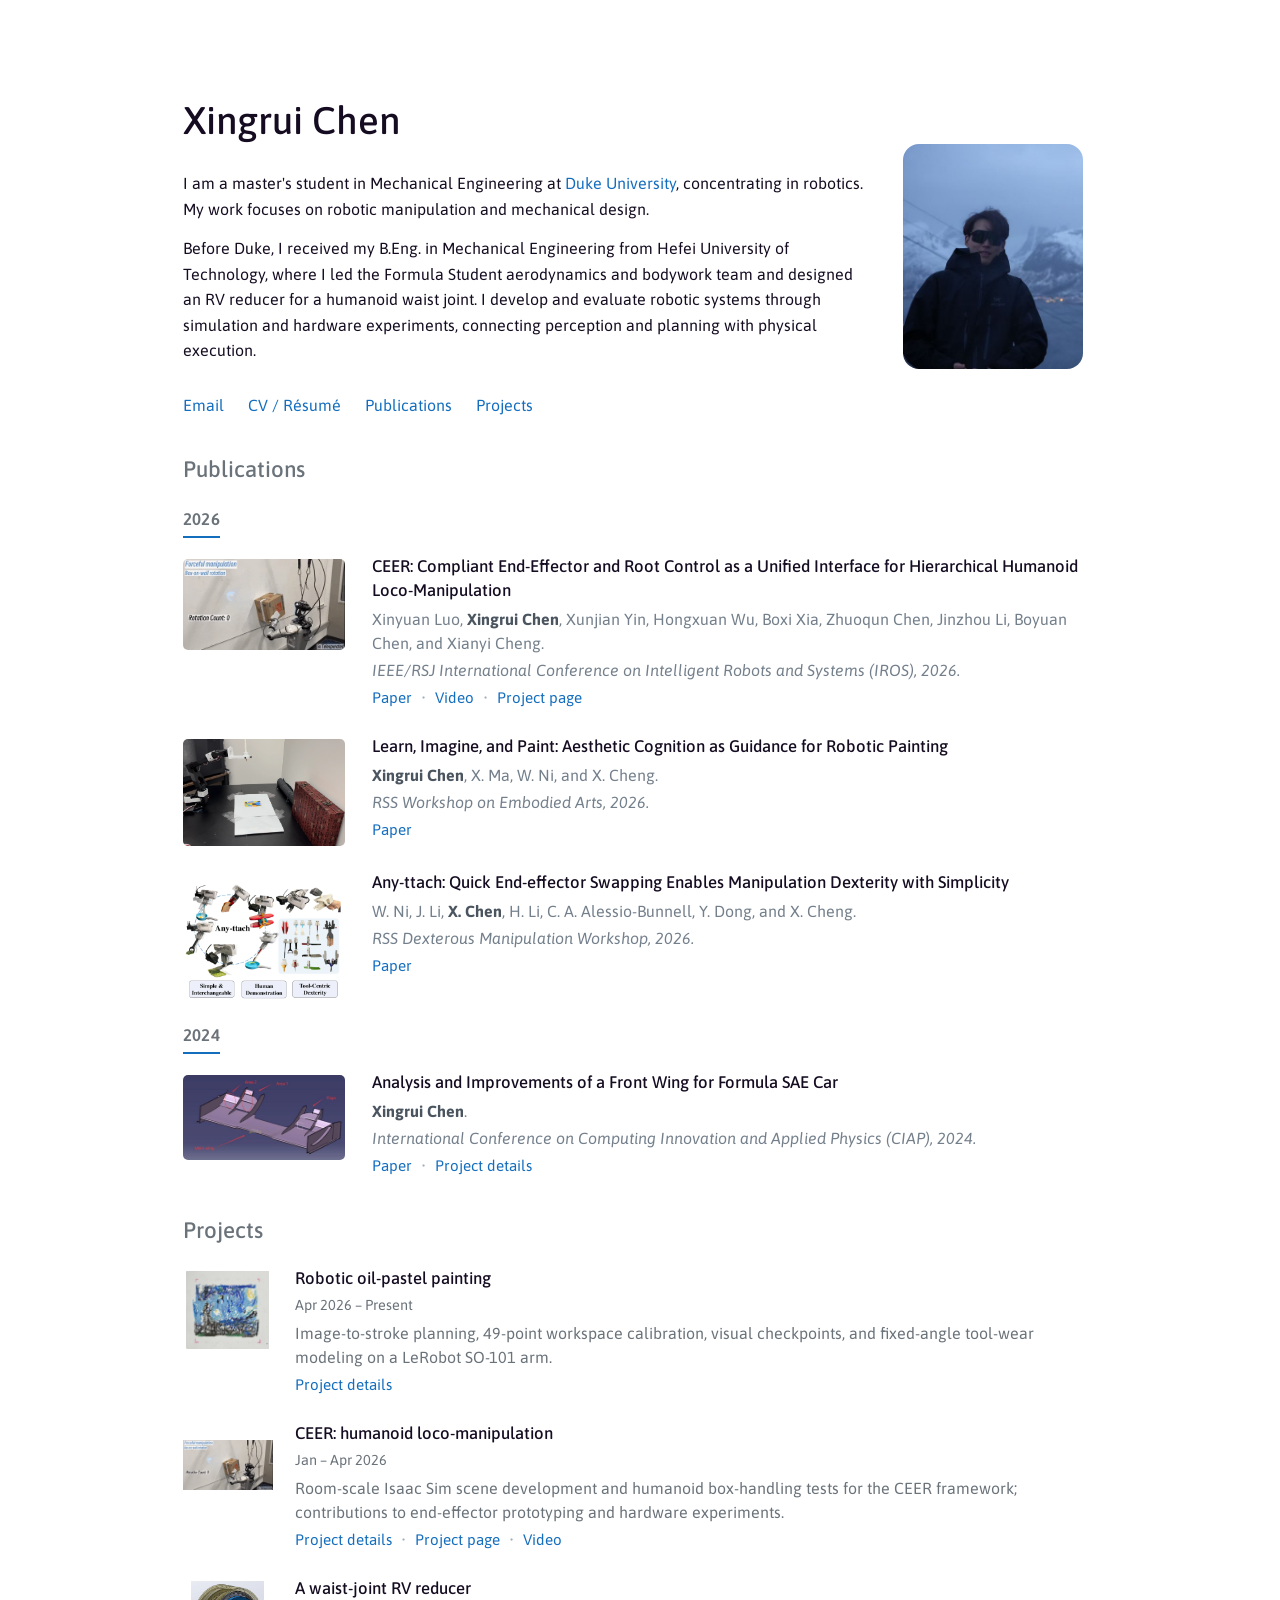
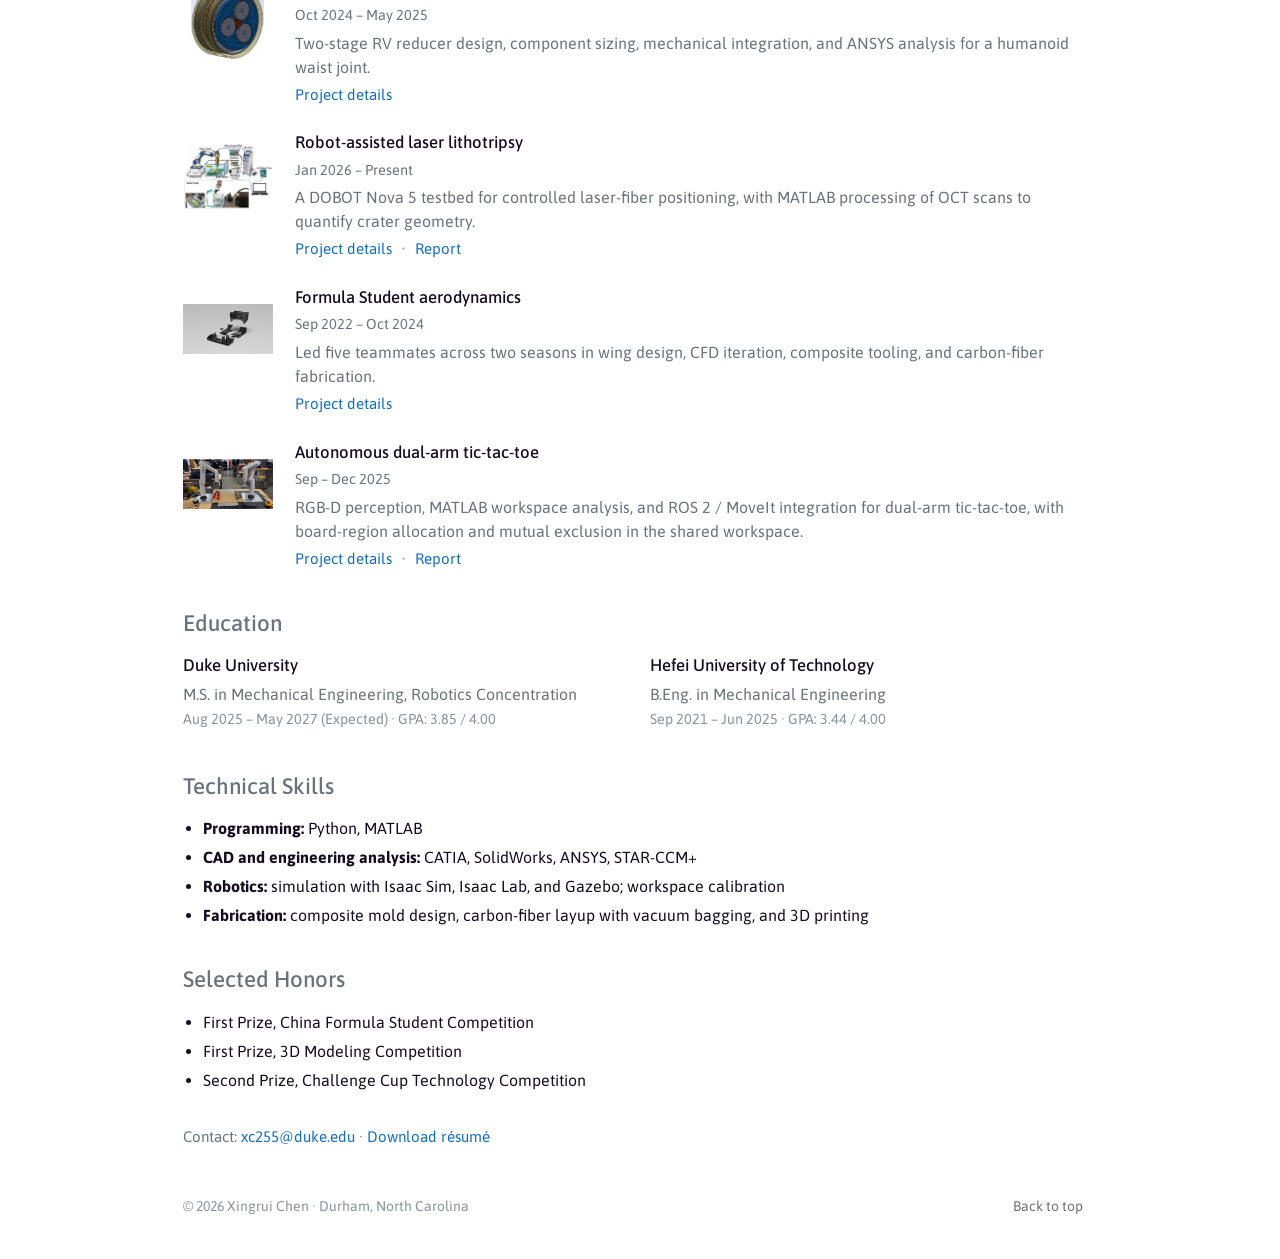
==== commit e941058a: "Add report link to robot-assisted lithotripsy project" ====
--- a/index.html
+++ b/index.html
@@ -1 +1 @@
-<!doctype html><html lang="en"><head><meta charset="utf-8"><meta name="viewport" content="width=device-width,initial-scale=1"><meta name="color-scheme" content="light"><title>Xingrui Chen | Duke University</title><meta name="description" content="Xingrui Chen, mechanical engineering graduate student at Duke University. Research and engineering projects in robotic manipulation and mechanical design."><meta name="theme-color" content="#ffffff"><meta property="og:title" content="Xingrui Chen | Duke University"><meta property="og:description" content="Xingrui Chen, mechanical engineering graduate student at Duke University. Research and engineering projects in robotic manipulation and mechanical design."><meta property="og:type" content="website"><link rel="canonical" href="https://xingruichen794-sketch.github.io/"><link rel="icon" type="image/svg+xml" href="data:image/svg+xml,%3Csvg%20xmlns%3D%22http%3A//www.w3.org/2000/svg%22%20viewBox%3D%220%200%2064%2064%22%3E%3Crect%20width%3D%2264%22%20height%3D%2264%22%20fill%3D%22%23043361%22/%3E%3Ctext%20x%3D%2232%22%20y%3D%2244%22%20text-anchor%3D%22middle%22%20fill%3D%22white%22%20font-size%3D%2238%22%20font-family%3D%22Georgia%2Cserif%22%3EX%3C/text%3E%3C/svg%3E"><link rel="stylesheet" href="/portfolio.css"></head><body><a class="skip" href="#main">Skip to content</a><main class="page" id="main"><header class="intro" id="about"><div class="intro-text"><h1>Xingrui Chen</h1><div class="intro-copy"><p>I am a master's student in Mechanical Engineering at <a href="#education">Duke University</a>, concentrating in robotics. My work focuses on robotic manipulation and mechanical design.</p><p>Before Duke, I received my B.Eng. in Mechanical Engineering from Hefei University of Technology, where I led the Formula Student aerodynamics and bodywork team and designed an RV reducer for a humanoid waist joint. I develop and evaluate robotic systems through simulation and hardware experiments, connecting perception and planning with physical execution.</p></div><nav class="intro-links" aria-label="Contact and page navigation"><a href="mailto:xc255@duke.edu">Email</a><a href="/assets/Xingrui-Chen-Resume.pdf" target="_blank" rel="noopener">CV / Résumé</a><a href="#publications">Publications</a><a href="#work">Projects</a></nav></div><figure class="profile-photo"><img src="/assets/xingrui-chen-portrait.jpg" alt="Xingrui Chen in front of a snowy mountain landscape" width="1440" height="960" fetchpriority="high" decoding="async"></figure></header><section class="home-section" id="publications"><h2>Publications</h2><section class="publication-year" aria-label="Publications from 2026"><div class="year-label">2026</div><ol class="research-list"><li class="research-row "><a class="teaser" href="https://www.youtube.com/watch?v=8dyjPE88mqY"><img src="/assets/ceer-demo-still.webp" width="400" height="225" alt="CEER box-on-wall rotation demo from Xinyuan Luo’s project preview" class="" loading="eager" decoding="async"></a><div class="research-text"><h3><a href="https://robotproject8.github.io/ceer_page/">CEER: Compliant End-Effector and Root Control as a Unified Interface for Hierarchical Humanoid Loco-Manipulation</a></h3><p class="authors">Xinyuan Luo, <strong>Xingrui Chen</strong>, Xunjian Yin, Hongxuan Wu, Boxi Xia, Zhuoqun Chen, Jinzhou Li, Boyuan Chen, and Xianyi Cheng.</p><p class="venue">IEEE/RSJ International Conference on Intelligent Robots and Systems (IROS), 2026.</p><div class="row-links"><a href="/assets/CEER.pdf" target="_blank" rel="noopener">Paper</a><a href="https://www.youtube.com/watch?v=8dyjPE88mqY">Video</a><a href="https://robotproject8.github.io/ceer_page/">Project page</a></div></div></li><li class="research-row "><a class="teaser" href="/assets/Learn-Imagine-and-Paint.pdf" target="_blank" rel="noopener"><img src="/assets/painting-early-setup.webp" width="1956" height="1287" alt="LeRobot SO-101 execution setup from the robotic painting paper" class="" loading="eager" decoding="async"></a><div class="research-text"><h3><a href="/assets/Learn-Imagine-and-Paint.pdf" target="_blank" rel="noopener">Learn, Imagine, and Paint: Aesthetic Cognition as Guidance for Robotic Painting</a></h3><p class="authors"><strong>Xingrui Chen</strong>, X. Ma, W. Ni, and X. Cheng.</p><p class="venue">RSS Workshop on Embodied Arts, 2026.</p><div class="row-links"><a href="/assets/Learn-Imagine-and-Paint.pdf" target="_blank" rel="noopener">Paper</a></div></div></li><li class="research-row "><a class="teaser" href="/assets/Any-ttach-Workshop-Manuscript.pdf" target="_blank" rel="noopener"><img src="/assets/any-ttach-overview.webp" width="1008" height="776" alt="Any-ttach interchangeable tools, human demonstrations, and tool-centric dexterity" class="" loading="eager" decoding="async"></a><div class="research-text"><h3><a href="/assets/Any-ttach-Workshop-Manuscript.pdf" target="_blank" rel="noopener">Any-ttach: Quick End-effector Swapping Enables Manipulation Dexterity with Simplicity</a></h3><p class="authors">W. Ni, J. Li, <strong>X. Chen</strong>, H. Li, C. A. Alessio-Bunnell, Y. Dong, and X. Cheng.</p><p class="venue">RSS Dexterous Manipulation Workshop, 2026.</p><div class="row-links"><a href="/assets/Any-ttach-Workshop-Manuscript.pdf" target="_blank" rel="noopener">Paper</a></div></div></li></ol></section><section class="publication-year" aria-label="Publications from 2024"><div class="year-label">2024</div><ol class="research-list"><li class="research-row "><a class="teaser" href="/assets/Formula-SAE-Front-Wing-Paper.pdf" target="_blank" rel="noopener"><img src="/assets/front-wing-cad.webp" width="741" height="392" alt="Front-wing CAD geometry from Xingrui Chen’s Formula SAE paper" class="" loading="eager" decoding="async"></a><div class="research-text"><h3><a href="/assets/Formula-SAE-Front-Wing-Paper.pdf" target="_blank" rel="noopener">Analysis and Improvements of a Front Wing for Formula SAE Car</a></h3><p class="authors"><strong>Xingrui Chen</strong>.</p><p class="venue">International Conference on Computing Innovation and Applied Physics (CIAP), 2024.</p><div class="row-links"><a href="/assets/Formula-SAE-Front-Wing-Paper.pdf" target="_blank" rel="noopener">Paper</a><a href="/projects/formula-student/">Project details</a></div></div></li></ol></section></section><section class="home-section" id="work"><h2>Projects</h2><ol class="research-list project-list"><li class="research-row "><a class="teaser" href="/projects/robotic-painting/"><img src="/assets/drawing-result.webp" width="1350" height="1278" alt="Physical robot-made oil-pastel painting" class="" loading="lazy" decoding="async"></a><div class="research-text"><h3><a href="/projects/robotic-painting/">Robotic oil-pastel painting</a></h3><p class="project-date">Apr 2026 – Present</p><p>Image-to-stroke planning, 49-point workspace calibration, visual checkpoints, and fixed-angle tool-wear modeling on a LeRobot SO-101 arm.</p><div class="row-links"><a href="/projects/robotic-painting/">Project details</a></div></div></li><li class="research-row "><a class="teaser" href="/projects/ceer/"><img src="/assets/ceer-demo-still.webp" width="400" height="225" alt="CEER humanoid manipulation demonstration" class="" loading="lazy" decoding="async"></a><div class="research-text"><h3><a href="/projects/ceer/">CEER: humanoid loco-manipulation</a></h3><p class="project-date">Jan – Apr 2026</p><p>Room-scale Isaac Sim scene development and humanoid box-handling tests for the CEER framework; contributions to end-effector prototyping and hardware experiments.</p><div class="row-links"><a href="/projects/ceer/">Project details</a><a href="https://robotproject8.github.io/ceer_page/">Project page</a><a href="https://www.youtube.com/watch?v=8dyjPE88mqY">Video</a></div></div></li><li class="research-row "><a class="teaser" href="/projects/rv-reducer/"><img src="/assets/rv-assembly.webp" width="454" height="489" alt="RV reducer CAD assembly" class="" loading="lazy" decoding="async"></a><div class="research-text"><h3><a href="/projects/rv-reducer/">A waist-joint RV reducer</a></h3><p class="project-date">Oct 2024 – May 2025</p><p>Two-stage RV reducer design, component sizing, mechanical integration, and ANSYS analysis for a humanoid waist joint.</p><div class="row-links"><a href="/projects/rv-reducer/">Project details</a></div></div></li><li class="research-row "><a class="teaser" href="/projects/robotic-lithotripsy/"><img src="/assets/laser-setup.webp" width="744" height="597" alt="Robot-assisted lithotripsy experimental setup" class="" loading="lazy" decoding="async"></a><div class="research-text"><h3><a href="/projects/robotic-lithotripsy/">Robot-assisted laser lithotripsy</a></h3><p class="project-date">Jan 2026 – Present</p><p>A DOBOT Nova 5 testbed for controlled laser-fiber positioning, with MATLAB processing of OCT scans to quantify crater geometry.</p><div class="row-links"><a href="/projects/robotic-lithotripsy/">Project details</a></div></div></li><li class="research-row "><a class="teaser" href="/projects/formula-student/"><img src="/assets/formula-aero-render.png" width="1280" height="720" alt="Rendering of Formula Student wings and aerodynamic bodywork" class="" loading="lazy" decoding="async"></a><div class="research-text"><h3><a href="/projects/formula-student/">Formula Student aerodynamics</a></h3><p class="project-date">Sep 2022 – Oct 2024</p><p>Led five teammates across two seasons in wing design, CFD iteration, composite tooling, and carbon-fiber fabrication.</p><div class="row-links"><a href="/projects/formula-student/">Project details</a></div></div></li><li class="research-row "><a class="teaser" href="/projects/dual-arm/"><img src="/assets/dual-arm-hardware.webp" width="602" height="333" alt="Physical Kinova Gen3 Lite dual-arm tic-tac-toe setup" class="" loading="lazy" decoding="async"></a><div class="research-text"><h3><a href="/projects/dual-arm/">Autonomous dual-arm tic-tac-toe</a></h3><p class="project-date">Sep – Dec 2025</p><p>RGB-D perception, MATLAB workspace analysis, and ROS 2 / MoveIt integration for dual-arm tic-tac-toe, with board-region allocation and mutual exclusion in the shared workspace.</p><div class="row-links"><a href="/projects/dual-arm/">Project details</a><a href="/assets/Dual-Arm-Tic-Tac-Toe-Report.pdf">Report</a></div></div></li></ol></section><section class="home-section" id="education"><h2>Education</h2><div class="education-grid"><article class="education-entry"><h3>Duke University</h3><p>M.S. in Mechanical Engineering, Robotics Concentration</p><p class="education-date">Aug 2025 – May 2027 (Expected) · GPA: 3.85 / 4.00</p></article><article class="education-entry"><h3>Hefei University of Technology</h3><p>B.Eng. in Mechanical Engineering</p><p class="education-date">Sep 2021 – Jun 2025 · GPA: 3.44 / 4.00</p></article></div></section><section class="home-section"><h2>Technical Skills</h2><ul class="interests"><li><strong>Programming:</strong> Python, MATLAB</li><li><strong>CAD and engineering analysis:</strong> CATIA, SolidWorks, ANSYS, STAR-CCM+</li><li><strong>Robotics:</strong> simulation with Isaac Sim, Isaac Lab, and Gazebo; workspace calibration</li><li><strong>Fabrication:</strong> composite mold design, carbon-fiber layup with vacuum bagging, and 3D printing</li></ul></section><section class="home-section"><h2>Selected Honors</h2><ul class="honors"><li>First Prize, China Formula Student Competition</li><li>First Prize, 3D Modeling Competition</li><li>Second Prize, Challenge Cup Technology Competition</li></ul></section><p class="contact-note" id="contact">Contact: <a href="mailto:xc255@duke.edu">xc255@duke.edu</a> · <a href="/assets/Xingrui-Chen-Resume.pdf" download>Download résumé</a></p><footer class="page-footer"><span>© 2026 Xingrui Chen · Durham, North Carolina</span><a href="#main">Back to top</a></footer></main></body></html>+<!doctype html><html lang="en"><head><meta charset="utf-8"><meta name="viewport" content="width=device-width,initial-scale=1"><meta name="color-scheme" content="light"><title>Xingrui Chen | Duke University</title><meta name="description" content="Xingrui Chen, mechanical engineering graduate student at Duke University. Research and engineering projects in robotic manipulation and mechanical design."><meta name="theme-color" content="#ffffff"><meta property="og:title" content="Xingrui Chen | Duke University"><meta property="og:description" content="Xingrui Chen, mechanical engineering graduate student at Duke University. Research and engineering projects in robotic manipulation and mechanical design."><meta property="og:type" content="website"><link rel="canonical" href="https://xingruichen794-sketch.github.io/"><link rel="icon" type="image/svg+xml" href="data:image/svg+xml,%3Csvg%20xmlns%3D%22http%3A//www.w3.org/2000/svg%22%20viewBox%3D%220%200%2064%2064%22%3E%3Crect%20width%3D%2264%22%20height%3D%2264%22%20fill%3D%22%23043361%22/%3E%3Ctext%20x%3D%2232%22%20y%3D%2244%22%20text-anchor%3D%22middle%22%20fill%3D%22white%22%20font-size%3D%2238%22%20font-family%3D%22Georgia%2Cserif%22%3EX%3C/text%3E%3C/svg%3E"><link rel="stylesheet" href="/portfolio.css"></head><body><a class="skip" href="#main">Skip to content</a><main class="page" id="main"><header class="intro" id="about"><div class="intro-text"><h1>Xingrui Chen</h1><div class="intro-copy"><p>I am a master's student in Mechanical Engineering at <a href="#education">Duke University</a>, concentrating in robotics. My work focuses on robotic manipulation and mechanical design.</p><p>Before Duke, I received my B.Eng. in Mechanical Engineering from Hefei University of Technology, where I led the Formula Student aerodynamics and bodywork team and designed an RV reducer for a humanoid waist joint. I develop and evaluate robotic systems through simulation and hardware experiments, connecting perception and planning with physical execution.</p></div><nav class="intro-links" aria-label="Contact and page navigation"><a href="mailto:xc255@duke.edu">Email</a><a href="/assets/Xingrui-Chen-Resume.pdf" target="_blank" rel="noopener">CV / Résumé</a><a href="#publications">Publications</a><a href="#work">Projects</a></nav></div><figure class="profile-photo"><img src="/assets/xingrui-chen-portrait.jpg" alt="Xingrui Chen in front of a snowy mountain landscape" width="1440" height="960" fetchpriority="high" decoding="async"></figure></header><section class="home-section" id="publications"><h2>Publications</h2><section class="publication-year" aria-label="Publications from 2026"><div class="year-label">2026</div><ol class="research-list"><li class="research-row "><a class="teaser" href="https://www.youtube.com/watch?v=8dyjPE88mqY"><img src="/assets/ceer-demo-still.webp" width="400" height="225" alt="CEER box-on-wall rotation demo from Xinyuan Luo’s project preview" class="" loading="eager" decoding="async"></a><div class="research-text"><h3><a href="https://robotproject8.github.io/ceer_page/">CEER: Compliant End-Effector and Root Control as a Unified Interface for Hierarchical Humanoid Loco-Manipulation</a></h3><p class="authors">Xinyuan Luo, <strong>Xingrui Chen</strong>, Xunjian Yin, Hongxuan Wu, Boxi Xia, Zhuoqun Chen, Jinzhou Li, Boyuan Chen, and Xianyi Cheng.</p><p class="venue">IEEE/RSJ International Conference on Intelligent Robots and Systems (IROS), 2026.</p><div class="row-links"><a href="/assets/CEER.pdf" target="_blank" rel="noopener">Paper</a><a href="https://www.youtube.com/watch?v=8dyjPE88mqY">Video</a><a href="https://robotproject8.github.io/ceer_page/">Project page</a></div></div></li><li class="research-row "><a class="teaser" href="/assets/Learn-Imagine-and-Paint.pdf" target="_blank" rel="noopener"><img src="/assets/painting-early-setup.webp" width="1956" height="1287" alt="LeRobot SO-101 execution setup from the robotic painting paper" class="" loading="eager" decoding="async"></a><div class="research-text"><h3><a href="/assets/Learn-Imagine-and-Paint.pdf" target="_blank" rel="noopener">Learn, Imagine, and Paint: Aesthetic Cognition as Guidance for Robotic Painting</a></h3><p class="authors"><strong>Xingrui Chen</strong>, X. Ma, W. Ni, and X. Cheng.</p><p class="venue">RSS Workshop on Embodied Arts, 2026.</p><div class="row-links"><a href="/assets/Learn-Imagine-and-Paint.pdf" target="_blank" rel="noopener">Paper</a></div></div></li><li class="research-row "><a class="teaser" href="/assets/Any-ttach-Workshop-Manuscript.pdf" target="_blank" rel="noopener"><img src="/assets/any-ttach-overview.webp" width="1008" height="776" alt="Any-ttach interchangeable tools, human demonstrations, and tool-centric dexterity" class="" loading="eager" decoding="async"></a><div class="research-text"><h3><a href="/assets/Any-ttach-Workshop-Manuscript.pdf" target="_blank" rel="noopener">Any-ttach: Quick End-effector Swapping Enables Manipulation Dexterity with Simplicity</a></h3><p class="authors">W. Ni, J. Li, <strong>X. Chen</strong>, H. Li, C. A. Alessio-Bunnell, Y. Dong, and X. Cheng.</p><p class="venue">RSS Dexterous Manipulation Workshop, 2026.</p><div class="row-links"><a href="/assets/Any-ttach-Workshop-Manuscript.pdf" target="_blank" rel="noopener">Paper</a></div></div></li></ol></section><section class="publication-year" aria-label="Publications from 2024"><div class="year-label">2024</div><ol class="research-list"><li class="research-row "><a class="teaser" href="/assets/Formula-SAE-Front-Wing-Paper.pdf" target="_blank" rel="noopener"><img src="/assets/front-wing-cad.webp" width="741" height="392" alt="Front-wing CAD geometry from Xingrui Chen’s Formula SAE paper" class="" loading="eager" decoding="async"></a><div class="research-text"><h3><a href="/assets/Formula-SAE-Front-Wing-Paper.pdf" target="_blank" rel="noopener">Analysis and Improvements of a Front Wing for Formula SAE Car</a></h3><p class="authors"><strong>Xingrui Chen</strong>.</p><p class="venue">International Conference on Computing Innovation and Applied Physics (CIAP), 2024.</p><div class="row-links"><a href="/assets/Formula-SAE-Front-Wing-Paper.pdf" target="_blank" rel="noopener">Paper</a><a href="/projects/formula-student/">Project details</a></div></div></li></ol></section></section><section class="home-section" id="work"><h2>Projects</h2><ol class="research-list project-list"><li class="research-row "><a class="teaser" href="/projects/robotic-painting/"><img src="/assets/drawing-result.webp" width="1350" height="1278" alt="Physical robot-made oil-pastel painting" class="" loading="lazy" decoding="async"></a><div class="research-text"><h3><a href="/projects/robotic-painting/">Robotic oil-pastel painting</a></h3><p class="project-date">Apr 2026 – Present</p><p>Image-to-stroke planning, 49-point workspace calibration, visual checkpoints, and fixed-angle tool-wear modeling on a LeRobot SO-101 arm.</p><div class="row-links"><a href="/projects/robotic-painting/">Project details</a></div></div></li><li class="research-row "><a class="teaser" href="/projects/ceer/"><img src="/assets/ceer-demo-still.webp" width="400" height="225" alt="CEER humanoid manipulation demonstration" class="" loading="lazy" decoding="async"></a><div class="research-text"><h3><a href="/projects/ceer/">CEER: humanoid loco-manipulation</a></h3><p class="project-date">Jan – Apr 2026</p><p>Room-scale Isaac Sim scene development and humanoid box-handling tests for the CEER framework; contributions to end-effector prototyping and hardware experiments.</p><div class="row-links"><a href="/projects/ceer/">Project details</a><a href="https://robotproject8.github.io/ceer_page/">Project page</a><a href="https://www.youtube.com/watch?v=8dyjPE88mqY">Video</a></div></div></li><li class="research-row "><a class="teaser" href="/projects/rv-reducer/"><img src="/assets/rv-assembly.webp" width="454" height="489" alt="RV reducer CAD assembly" class="" loading="lazy" decoding="async"></a><div class="research-text"><h3><a href="/projects/rv-reducer/">A waist-joint RV reducer</a></h3><p class="project-date">Oct 2024 – May 2025</p><p>Two-stage RV reducer design, component sizing, mechanical integration, and ANSYS analysis for a humanoid waist joint.</p><div class="row-links"><a href="/projects/rv-reducer/">Project details</a></div></div></li><li class="research-row "><a class="teaser" href="/projects/robotic-lithotripsy/"><img src="/assets/laser-setup.webp" width="744" height="597" alt="Robot-assisted lithotripsy experimental setup" class="" loading="lazy" decoding="async"></a><div class="research-text"><h3><a href="/projects/robotic-lithotripsy/">Robot-assisted laser lithotripsy</a></h3><p class="project-date">Jan 2026 – Present</p><p>A DOBOT Nova 5 testbed for controlled laser-fiber positioning, with MATLAB processing of OCT scans to quantify crater geometry.</p><div class="row-links"><a href="/projects/robotic-lithotripsy/">Project details</a><a href="/assets/Robot-Assisted-Stone-Dusting.pdf" target="_blank" rel="noopener">Report</a></div></div></li><li class="research-row "><a class="teaser" href="/projects/formula-student/"><img src="/assets/formula-aero-render.png" width="1280" height="720" alt="Rendering of Formula Student wings and aerodynamic bodywork" class="" loading="lazy" decoding="async"></a><div class="research-text"><h3><a href="/projects/formula-student/">Formula Student aerodynamics</a></h3><p class="project-date">Sep 2022 – Oct 2024</p><p>Led five teammates across two seasons in wing design, CFD iteration, composite tooling, and carbon-fiber fabrication.</p><div class="row-links"><a href="/projects/formula-student/">Project details</a></div></div></li><li class="research-row "><a class="teaser" href="/projects/dual-arm/"><img src="/assets/dual-arm-hardware.webp" width="602" height="333" alt="Physical Kinova Gen3 Lite dual-arm tic-tac-toe setup" class="" loading="lazy" decoding="async"></a><div class="research-text"><h3><a href="/projects/dual-arm/">Autonomous dual-arm tic-tac-toe</a></h3><p class="project-date">Sep – Dec 2025</p><p>RGB-D perception, MATLAB workspace analysis, and ROS 2 / MoveIt integration for dual-arm tic-tac-toe, with board-region allocation and mutual exclusion in the shared workspace.</p><div class="row-links"><a href="/projects/dual-arm/">Project details</a><a href="/assets/Dual-Arm-Tic-Tac-Toe-Report.pdf">Report</a></div></div></li></ol></section><section class="home-section" id="education"><h2>Education</h2><div class="education-grid"><article class="education-entry"><h3>Duke University</h3><p>M.S. in Mechanical Engineering, Robotics Concentration</p><p class="education-date">Aug 2025 – May 2027 (Expected) · GPA: 3.85 / 4.00</p></article><article class="education-entry"><h3>Hefei University of Technology</h3><p>B.Eng. in Mechanical Engineering</p><p class="education-date">Sep 2021 – Jun 2025 · GPA: 3.44 / 4.00</p></article></div></section><section class="home-section"><h2>Technical Skills</h2><ul class="interests"><li><strong>Programming:</strong> Python, MATLAB</li><li><strong>CAD and engineering analysis:</strong> CATIA, SolidWorks, ANSYS, STAR-CCM+</li><li><strong>Robotics:</strong> simulation with Isaac Sim, Isaac Lab, and Gazebo; workspace calibration</li><li><strong>Fabrication:</strong> composite mold design, carbon-fiber layup with vacuum bagging, and 3D printing</li></ul></section><section class="home-section"><h2>Selected Honors</h2><ul class="honors"><li>First Prize, China Formula Student Competition</li><li>First Prize, 3D Modeling Competition</li><li>Second Prize, Challenge Cup Technology Competition</li></ul></section><p class="contact-note" id="contact">Contact: <a href="mailto:xc255@duke.edu">xc255@duke.edu</a> · <a href="/assets/Xingrui-Chen-Resume.pdf" download>Download résumé</a></p><footer class="page-footer"><span>© 2026 Xingrui Chen · Durham, North Carolina</span><a href="#main">Back to top</a></footer></main></body></html>
